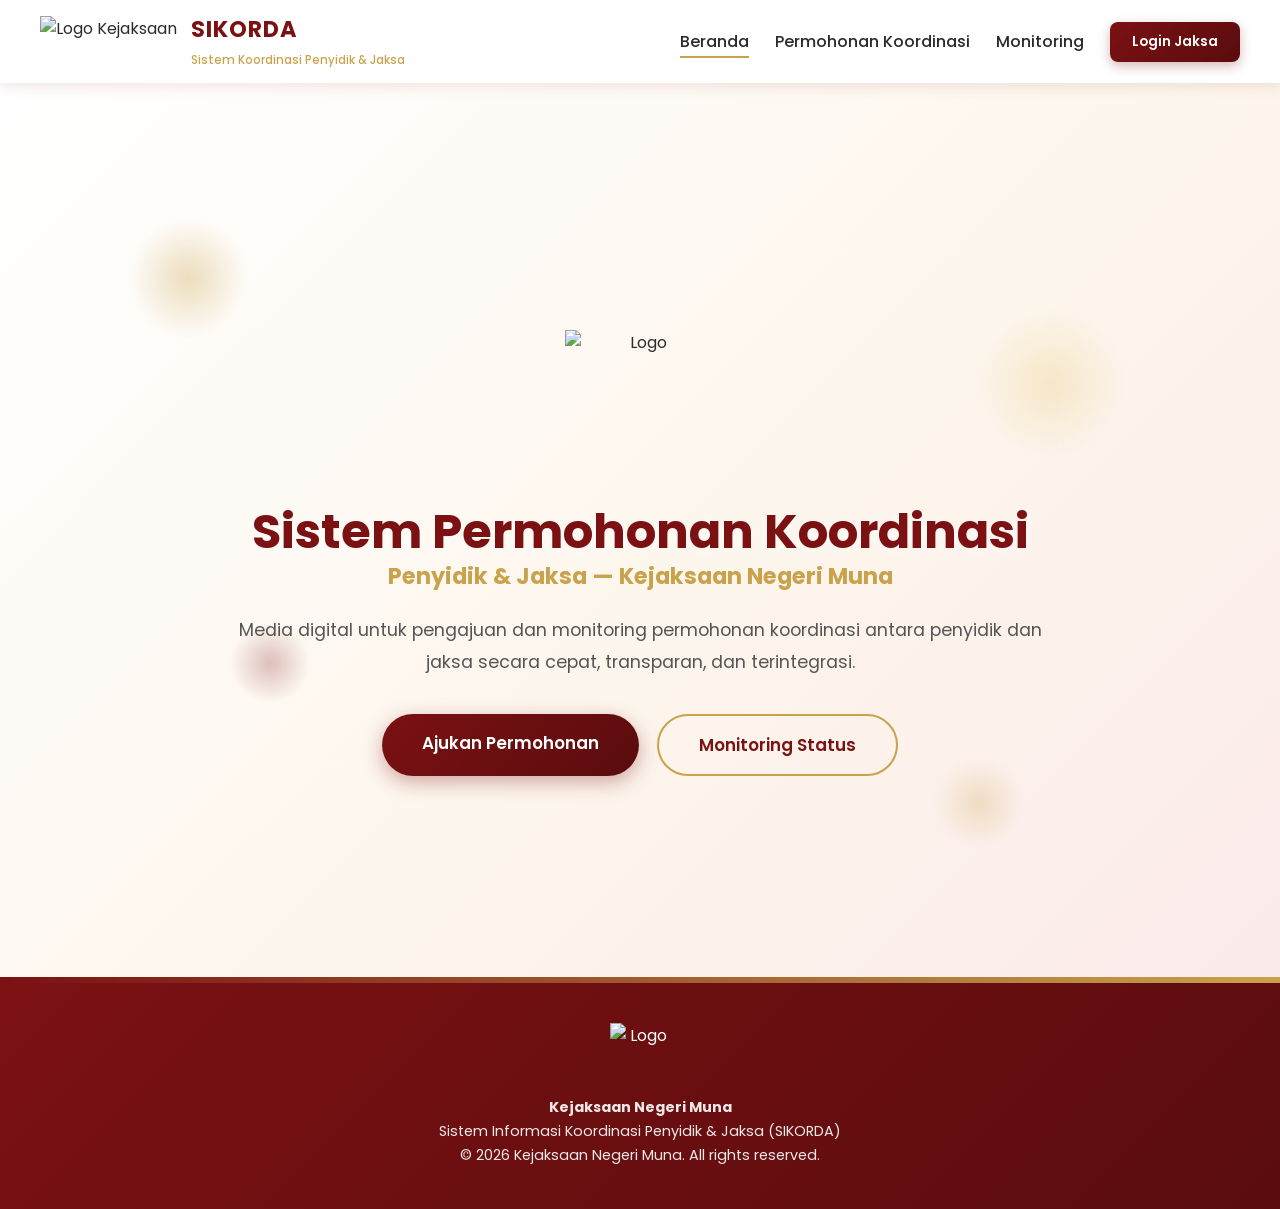
==== index.html @ 8e983b1b "Update index.html" ====
<!DOCTYPE html>
<html lang="id">
<head>
  <meta charset="UTF-8" />
  <meta name="viewport" content="width=device-width, initial-scale=1" />
  <title>SIKORDA - Kejaksaan Negeri Muna</title>
  <link rel="stylesheet" href="style.css" />
  <link href="https://fonts.googleapis.com/css2?family=Poppins:wght@300;400;500;600;700&display=swap" rel="stylesheet" />
</head>
<body>

  <!-- HEADER / NAVBAR -->
  <header class="navbar">
    <div class="nav-brand">
      <img src="https://raw.githubusercontent.com/ungumanggis199-svg/MBG-Muna/main/Logo-Kejaksaan%20(1)(1).png" alt="Logo Kejaksaan" class="logo" />
      <div class="brand-text">
        <h1>SIKORDA</h1>
        <span>Sistem Koordinasi Penyidik &amp; Jaksa</span>
      </div>
    </div>
    <nav class="nav-links">
      <a href="index.html" class="active">Beranda</a>
      <a href="permohonan.html">Permohonan Koordinasi</a>
      <a href="monitoring.html">Monitoring</a>
      <button class="btn-login" onclick="openLogin()">Login Jaksa</button>
    </nav>
    <div class="burger" onclick="toggleMenu()">
      <span></span><span></span><span></span>
    </div>
  </header>

  <!-- HERO / LANDING -->
  <section id="beranda" class="hero">
    <div class="hero-bg"></div>
    <div id="particles-js"></div>

    <!-- ornamen orb melayang -->
    <span class="orb orb-1"></span>
    <span class="orb orb-2"></span>
    <span class="orb orb-3"></span>
    <span class="orb orb-4"></span>

    <div class="hero-content">
      <img src="https://raw.githubusercontent.com/ungumanggis199-svg/MBG-Muna/main/Logo-Kejaksaan%20(1)(1).png" alt="Logo" class="hero-logo" />
      <h2>Sistem Permohonan Koordinasi</h2>
      <h3>Penyidik &amp; Jaksa &mdash; Kejaksaan Negeri Muna</h3>
      <p>Media digital untuk pengajuan dan monitoring permohonan koordinasi antara penyidik dan jaksa secara cepat, transparan, dan terintegrasi.</p>
      <div class="hero-btns">
        <a href="permohonan.html" class="btn-primary">Ajukan Permohonan</a>
        <a href="monitoring.html" class="btn-secondary">Monitoring Status</a>
      </div>
    </div>
  </section>

  <!-- MODAL LOGIN -->
  <div id="loginModal" class="modal">
    <div class="modal-box">
      <span class="modal-close" onclick="closeLogin()">&times;</span>
      <img src="https://raw.githubusercontent.com/ungumanggis199-svg/MBG-Muna/main/Logo-Kejaksaan%20(1)(1).png" alt="Logo" class="modal-logo" />
      <h3>Login Jaksa</h3>
      <form id="loginForm">
        <div class="input-group">
          <label>Username / NIP</label>
          <input type="text" name="username" required />
        </div>
        <div class="input-group">
          <label>Password</label>
          <input type="password" name="password" required />
        </div>
        <button type="submit" class="btn-submit">Masuk</button>
      </form>
    </div>
  </div>

  <!-- FOOTER -->
  <footer class="footer">
    <img src="https://raw.githubusercontent.com/ungumanggis199-svg/MBG-Muna/main/Logo-Kejaksaan%20(1)(1).png" alt="Logo" class="footer-logo" />
    <p><strong>Kejaksaan Negeri Muna</strong></p>
    <p>Sistem Informasi Koordinasi Penyidik &amp; Jaksa (SIKORDA)</p>
    <p>&copy; 2026 Kejaksaan Negeri Muna. All rights reserved.</p>
  </footer>

  <!-- SCRIPTS di akhir body -->
  <script src="https://cdn.jsdelivr.net/particles.js/2.0.0/particles.min.js"></script>
  <script src="script.js"></script>
</body>
</html>
---- style.css ----
:root {
  --maroon: #7b1113;
  --maroon-dark: #5a0c0e;
  --gold: #c9a24b;
  --gold-light: #e6c976;
  --white: #ffffff;
  --grey: #f7f7f9;
  --text: #2b2b2b;
}

* { margin: 0; padding: 0; box-sizing: border-box; font-family: 'Poppins', sans-serif; }
html { scroll-behavior: smooth; }
body { background: var(--white); color: var(--text); }

/* ===== NAVBAR ===== */
.navbar {
  position: sticky; top: 0; z-index: 100;
  display: flex; justify-content: space-between; align-items: center;
  padding: 12px 40px;
  background: rgba(255,255,255,0.97);
  box-shadow: 0 2px 15px rgba(123,17,19,0.12);
  backdrop-filter: blur(8px);
}
.nav-brand { display: flex; align-items: center; gap: 14px; }
.logo { height: 52px; width: auto; object-fit: contain; }
.brand-text h1 { color: var(--maroon); font-size: 1.4rem; letter-spacing: 1px; }
.brand-text span { font-size: 0.72rem; color: var(--gold); font-weight: 500; }
.nav-links { display: flex; align-items: center; gap: 26px; }
.nav-links a { text-decoration: none; color: var(--text); font-weight: 500; transition: 0.3s; position: relative; }
.nav-links a::after { content:''; position:absolute; bottom:-4px; left:0; width:0; height:2px; background:var(--gold); transition:0.3s; }
.nav-links a:hover::after, .nav-links a.active::after { width:100%; }
.nav-links a:hover { color: var(--maroon); }
.btn-login {
  background: linear-gradient(135deg, var(--maroon), var(--maroon-dark));
  color: white; border: none; padding: 10px 22px; border-radius: 8px;
  font-weight: 600; cursor: pointer; transition: 0.3s;
  box-shadow: 0 4px 12px rgba(123,17,19,0.3);
}
.btn-login:hover { transform: translateY(-2px); }
.burger { display: none; flex-direction: column; gap: 5px; cursor: pointer; }
.burger span { width: 26px; height: 3px; background: var(--maroon); border-radius: 3px; }

/* ===== HERO ===== */
.hero {
  position: relative; min-height: 100vh;
  display: flex; align-items: center; justify-content: center; text-align: center;
  overflow: hidden;
  padding: 100px 20px 60px 20px;
  background: linear-gradient(135deg, #fff 0%, #fdf6ec 55%, #fbeaea 100%);
}
.hero-bg {
  position: absolute; inset: 0; z-index: 0;
  background:
    linear-gradient(135deg, rgba(255,255,255,0.85) 0%, rgba(253,246,236,0.80) 55%, rgba(251,234,234,0.78) 100%),
    url('https://raw.githubusercontent.com/ungumanggis199-svg/pidumyoucb/main/Background%20Gedung%20kn%20Muna.png')
      center/cover no-repeat;
  animation: slowZoom 20s ease-in-out infinite alternate;
}
@keyframes slowZoom {
  0%   { transform: scale(1); }
  100% { transform: scale(1.12); }
}
#particles-js { position: absolute; inset: 0; z-index: 2; pointer-events: none; }

.hero-content {
  position: relative; z-index: 3;
  max-width: 860px; padding: 40px 20px;
  animation: fadeUp 1s ease;
}
.hero-logo {
  height: 150px; width: auto; max-width: 150px;
  object-fit: contain; display: block;
  margin: 0 auto 24px auto;
  animation: float 4s ease-in-out infinite;
}
.hero-content h2 {
  font-size: 3rem; color: var(--maroon); font-weight: 700;
  line-height: 1.15; text-shadow: 0 2px 12px rgba(255,255,255,0.6);
}
.hero-content h3 { font-size: 1.4rem; color: var(--gold); margin-bottom: 22px; }
.hero-content p { color: #555; font-size: 1.1rem; line-height: 1.8; margin-bottom: 36px; }
.hero-btns { display: flex; gap: 18px; justify-content: center; flex-wrap: wrap; }
.btn-primary, .btn-secondary {
  padding: 16px 40px; border-radius: 34px; text-decoration: none;
  font-weight: 600; font-size: 1.05rem; transition: 0.3s; display: inline-block;
}
.btn-primary { background: linear-gradient(135deg, var(--maroon), var(--maroon-dark)); color: #fff; box-shadow: 0 6px 20px rgba(123,17,19,0.35); }
.btn-primary:hover { transform: translateY(-3px); }
.btn-secondary { background: transparent; color: var(--maroon); border: 2px solid var(--gold); }
.btn-secondary:hover { background: var(--gold); color: #fff; }

.hero::after {
  content: ''; position: absolute; bottom: 0; left: 0;
  width: 100%; height: 6px; z-index: 4;
  background: linear-gradient(90deg, var(--maroon), var(--gold), var(--maroon));
  background-size: 200% 100%; animation: shimmer 5s linear infinite;
}
@keyframes shimmer { 0% { background-position: 0% 0; } 100% { background-position: 200% 0; } }

/* ===== ORB MELAYANG ===== */
.orb { position: absolute; border-radius: 50%; z-index: 1; filter: blur(2px); opacity: 0.5; pointer-events: none; }
.orb-1 { width: 120px; height: 120px; background: radial-gradient(circle, rgba(201,162,75,0.7), transparent 70%); top: 15%; left: 10%; animation: floatOrb 9s ease-in-out infinite; }
.orb-2 { width: 80px; height: 80px; background: radial-gradient(circle, rgba(123,17,19,0.5), transparent 70%); top: 60%; left: 18%; animation: floatOrb 11s ease-in-out infinite reverse; }
.orb-3 { width: 150px; height: 150px; background: radial-gradient(circle, rgba(230,201,118,0.6), transparent 70%); top: 25%; right: 12%; animation: floatOrb 13s ease-in-out infinite; }
.orb-4 { width: 90px; height: 90px; background: radial-gradient(circle, rgba(201,162,75,0.5), transparent 70%); bottom: 15%; right: 20%; animation: floatOrb 10s ease-in-out infinite reverse; }
@keyframes floatOrb {
  0% { transform: translate(0,0) scale(1); }
  33% { transform: translate(30px,-40px) scale(1.1); }
  66% { transform: translate(-25px,25px) scale(0.95); }
  100% { transform: translate(0,0) scale(1); }
}
@keyframes float { 0%,100% { transform: translateY(0); } 50% { transform: translateY(-15px); } }
@keyframes fadeUp { from { opacity:0; transform: translateY(30px); } to { opacity:1; transform: translateY(0); } }

/* ===== MENU CARDS ===== */
.menu-cards {
  display: grid; grid-template-columns: repeat(auto-fit, minmax(260px, 1fr));
  gap: 26px; padding: 60px 40px; max-width: 1200px; margin: 0 auto;
}
.card {
  background: #fff; border-radius: 16px; padding: 34px 26px; text-align: center;
  box-shadow: 0 8px 30px rgba(0,0,0,0.07); cursor: pointer; transition: 0.35s;
  border-top: 4px solid var(--gold);
}
.card:hover { transform: translateY(-8px); box-shadow: 0 14px 40px rgba(123,17,19,0.18); }
.card-icon { font-size: 2.6rem; margin-bottom: 14px; }
.card h4 { color: var(--maroon); margin-bottom: 10px; font-size: 1.15rem; }
.card p { color: #666; font-size: 0.92rem; line-height: 1.6; }

/* ===== SECTIONS ===== */
.section { padding: 70px 40px; max-width: 1100px; margin: 0 auto; }
.section-alt { background: var(--grey); max-width: 100%; }
.section-alt > * { max-width: 1100px; margin-left: auto; margin-right: auto; }
.section-header { text-align: center; margin-bottom: 40px; }
.section-header h2 { color: var(--maroon); font-size: 2rem; }
.divider { width: 80px; height: 4px; background: var(--gold); margin: 12px auto 0; border-radius: 4px; }

/* ===== FORM ===== */
.form-box { background: #fff; padding: 20px; border-radius: 14px; box-shadow: 0 8px 30px rgba(0,0,0,0.06); }
fieldset { border: 1px solid #eadfce; border-radius: 12px; padding: 20px; margin-bottom: 22px; }
legend { color: var(--maroon); font-weight: 600; padding: 0 10px; font-size: 1.02rem; }
.input-group { margin-bottom: 14px; display: flex; flex-direction: column; }
.input-group label { font-size: 0.85rem; font-weight: 500; margin-bottom: 6px; color: #444; }
.input-group input, textarea { padding: 11px 14px; border: 1px solid #ddd; border-radius: 8px; font-size: 0.92rem; transition: 0.3s; }
.input-group input:focus, textarea:focus { outline: none; border-color: var(--gold); box-shadow: 0 0 0 3px rgba(201,162,75,0.2); }
.grid-2 { display: grid; grid-template-columns: repeat(auto-fit, minmax(240px, 1fr)); gap: 14px; }
.checklist { display: flex; flex-direction: column; gap: 10px; }
.checklist.grid-3 { display: grid; grid-template-columns: repeat(auto-fit, minmax(220px, 1fr)); }
.checklist label { display: flex; align-items: center; gap: 8px; font-size: 0.9rem; cursor: pointer; }
.poin-row { display: flex; gap: 10px; margin-bottom: 10px; }
.poin-row input { flex: 1; padding: 10px 14px; border: 1px solid #ddd; border-radius: 8px; }
.btn-remove { background: var(--maroon); color: #fff; border: none; width: 38px; border-radius: 8px; cursor: pointer; font-size: 1.1rem; }
.btn-add { background: transparent; border: 2px dashed var(--gold); color: var(--maroon); padding: 8px 16px; border-radius: 8px; cursor: pointer; font-weight: 600; }
.upload-box { margin-top: 14px; padding: 16px; border: 2px dashed #eadfce; border-radius: 10px; }
.upload-box label { display: block; margin-bottom: 8px; font-weight: 500; }
.upload-box small { color: #888; }
.btn-submit {
  width: 100%; padding: 15px; margin-top: 10px; border: none; border-radius: 10px; cursor: pointer;
  background: linear-gradient(135deg, var(--maroon), var(--maroon-dark)); color: #fff; font-weight: 600; font-size: 1rem;
  transition: 0.3s;
}
.btn-submit:hover { transform: translateY(-2px); box-shadow: 0 6px 18px rgba(123,17,19,0.4); }
.btn-submit:disabled { opacity: 0.6; cursor: not-allowed; }

/* ===== MONITORING TABLE ===== */
.search-wrap { max-width: 500px; margin: 0 auto 26px; }
#searchBox { width: 100%; padding: 13px 18px; border: 1px solid #ddd; border-radius: 30px; font-size: 0.95rem; }
#searchBox:focus { outline: none; border-color: var(--gold); box-shadow: 0 0 0 3px rgba(201,162,75,0.2); }
.table-wrap { overflow-x: auto; background: #fff; border-radius: 12px; box-shadow: 0 8px 30px rgba(0,0,0,0.06); }
table { width: 100%; border-collapse: collapse; min-width: 800px; }
thead { background: linear-gradient(135deg, var(--maroon), var(--maroon-dark)); color: #fff; }
th, td { padding: 14px 16px; text-align: left; font-size: 0.9rem; }
tbody tr { border-bottom: 1px solid #f0f0f0; }
tbody tr:hover { background: #fdf6ec; }
.blur-data { filter: blur(5px); user-select: none; transition: filter 0.4s ease; }
.blur-data.unblurred { filter: none; user-select: auto; }
.status { padding: 5px 12px; border-radius: 20px; font-size: 0.78rem; font-weight: 600; }
.status.pending { background: #fff3cd; color: #856404; }
.status.proses { background: #cce5ff; color: #004085; }
.btn-detail { background: var(--gold); color: #fff; border: none; padding: 7px 16px; border-radius: 6px; cursor: pointer; font-weight: 600; }
.btn-detail:hover { background: var(--gold-light); }
.note-blur { text-align: center; margin-top: 20px; color: #777; font-size: 0.88rem; }

/* ===== MODAL ===== */
.modal { display: none; position: fixed; inset: 0; z-index: 200; background: rgba(0,0,0,0.55); justify-content: center; align-items: center; }
.modal.show { display: flex; animation: fadeIn 0.3s ease; }
.modal-box { background: #fff; padding: 36px 30px; border-radius: 16px; width: 90%; max-width: 380px; text-align: center; position: relative; }
.modal-close { position: absolute; top: 12px; right: 18px; font-size: 1.6rem; cursor: pointer; color: #999; }
.modal-logo { height: 70px; width: auto; max-width: 70px; object-fit: contain; margin: 0 auto 12px auto; }
.modal-box h3 { color: var(--maroon); margin-bottom: 20px; }
.modal-box .input-group { text-align: left; }
@keyframes fadeIn { from { opacity:0; } to { opacity:1; } }

/* ===== FOOTER (INI KUNCI PERBAIKAN LOGO RAKSASA) ===== */
.footer {
  background: linear-gradient(135deg, var(--maroon), var(--maroon-dark));
  color: #fff; text-align: center; padding: 40px 20px;
}
.footer-logo {
  height: 60px;
  width: auto;
  max-width: 60px;
  object-fit: contain;
  display: block;
  margin: 0 auto 14px auto;
}
.footer p { font-size: 0.9rem; margin: 3px 0; opacity: 0.9; }

/* ===== RESPONSIVE ===== */
@media (max-width: 860px) {
  .navbar { padding: 12px 20px; }
  .nav-links { position: absolute; top: 70px; right: 0; flex-direction: column; background: #fff; width: 240px; padding: 20px; gap: 16px; box-shadow: -4px 4px 20px rgba(0,0,0,0.1); transform: translateX(110%); transition: 0.35s; }
  .nav-links.open { transform: translateX(0); }
  .burger { display: flex; }
  .hero-content h2 { font-size: 2rem; }
  .hero-content h3 { font-size: 1.15rem; }
  .hero-content p { font-size: 1rem; }
  .hero-logo { height: 110px; max-width: 110px; }
  .btn-primary, .btn-secondary { padding: 14px 30px; font-size: 1rem; }
}
@media (max-width: 600px) {
  .orb-3, .orb-4 { display: none; }
}
@media (prefers-reduced-motion: reduce) {
  .hero-bg, .orb, .hero-logo { animation: none !important; }
}
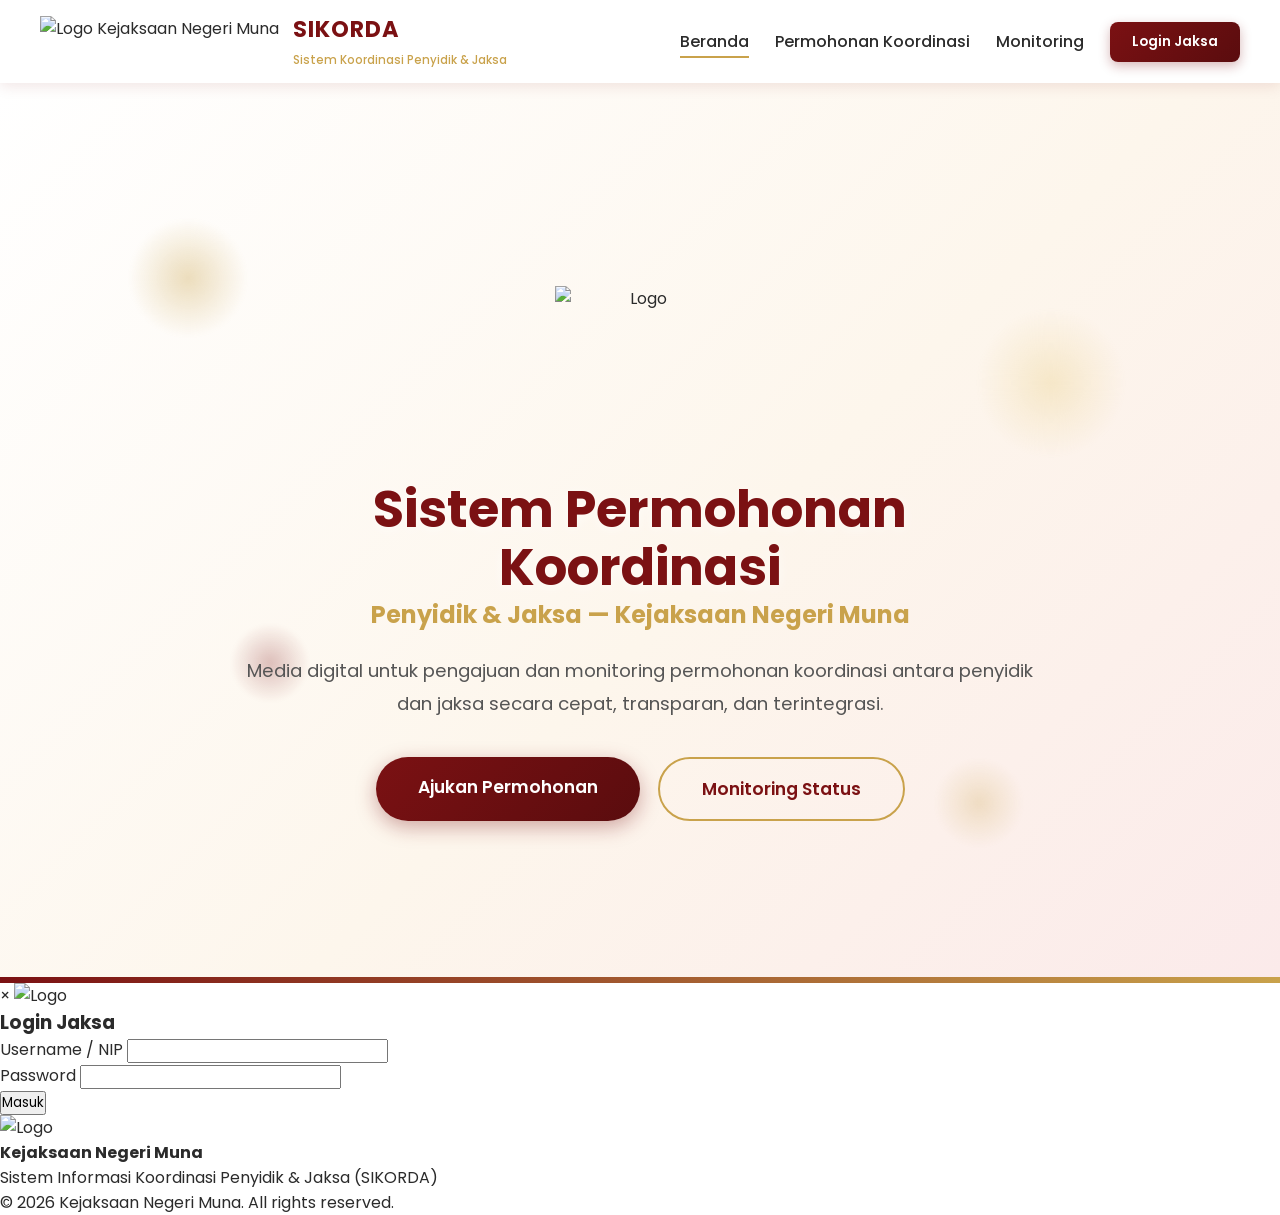
==== commit 61ec2e52: "Update index.html" ====
--- a/index.html
+++ b/index.html
@@ -12,7 +12,7 @@
   <!-- HEADER / NAVBAR -->
   <header class="navbar">
     <div class="nav-brand">
-      <img src="https://raw.githubusercontent.com/ungumanggis199-svg/MBG-Muna/main/Logo-Kejaksaan%20(1)(1).png" alt="Logo Kejaksaan" class="logo" />
+      <img src="https://raw.githubusercontent.com/ungumanggis199-svg/MBG-Muna/main/Logo-Kejaksaan%20(1)(1).png" alt="Logo Kejaksaan Negeri Muna" class="logo" />
       <div class="brand-text">
         <h1>SIKORDA</h1>
         <span>Sistem Koordinasi Penyidik &amp; Jaksa</span>
--- a/style.css
+++ b/style.css
@@ -8,219 +8,299 @@
   --text: #2b2b2b;
 }
 
-* { margin: 0; padding: 0; box-sizing: border-box; font-family: 'Poppins', sans-serif; }
-html { scroll-behavior: smooth; }
-body { background: var(--white); color: var(--text); }
+* {
+  margin: 0;
+  padding: 0;
+  box-sizing: border-box;
+  font-family: 'Poppins', sans-serif;
+}
+html {
+  scroll-behavior: smooth;
+}
+body {
+  background: var(--white);
+  color: var(--text);
+}
 
 /* ===== NAVBAR ===== */
 .navbar {
-  position: sticky; top: 0; z-index: 100;
-  display: flex; justify-content: space-between; align-items: center;
+  position: sticky;
+  top: 0;
+  z-index: 100;
+  display: flex;
+  justify-content: space-between;
+  align-items: center;
   padding: 12px 40px;
-  background: rgba(255,255,255,0.97);
-  box-shadow: 0 2px 15px rgba(123,17,19,0.12);
+  background: rgba(255, 255, 255, 0.97);
+  box-shadow: 0 2px 15px rgba(123, 17, 19, 0.12);
   backdrop-filter: blur(8px);
 }
-.nav-brand { display: flex; align-items: center; gap: 14px; }
-.logo { height: 52px; width: auto; object-fit: contain; }
-.brand-text h1 { color: var(--maroon); font-size: 1.4rem; letter-spacing: 1px; }
-.brand-text span { font-size: 0.72rem; color: var(--gold); font-weight: 500; }
-.nav-links { display: flex; align-items: center; gap: 26px; }
-.nav-links a { text-decoration: none; color: var(--text); font-weight: 500; transition: 0.3s; position: relative; }
-.nav-links a::after { content:''; position:absolute; bottom:-4px; left:0; width:0; height:2px; background:var(--gold); transition:0.3s; }
-.nav-links a:hover::after, .nav-links a.active::after { width:100%; }
-.nav-links a:hover { color: var(--maroon); }
+.nav-brand {
+  display: flex;
+  align-items: center;
+  gap: 14px;
+}
+.logo {
+  height: 52px;
+  width: auto;
+  object-fit: contain;
+}
+.brand-text h1 {
+  color: var(--maroon);
+  font-size: 1.4rem;
+  letter-spacing: 1px;
+}
+.brand-text span {
+  font-size: 0.72rem;
+  color: var(--gold);
+  font-weight: 500;
+}
+.nav-links {
+  display: flex;
+  align-items: center;
+  gap: 26px;
+}
+.nav-links a {
+  text-decoration: none;
+  color: var(--text);
+  font-weight: 500;
+  transition: 0.3s;
+  position: relative;
+}
+.nav-links a::after {
+  content: '';
+  position: absolute;
+  bottom: -4px;
+  left: 0;
+  width: 0;
+  height: 2px;
+  background: var(--gold);
+  transition: 0.3s;
+}
+.nav-links a:hover::after,
+.nav-links a.active::after {
+  width: 100%;
+}
+.nav-links a:hover {
+  color: var(--maroon);
+}
 .btn-login {
   background: linear-gradient(135deg, var(--maroon), var(--maroon-dark));
-  color: white; border: none; padding: 10px 22px; border-radius: 8px;
-  font-weight: 600; cursor: pointer; transition: 0.3s;
-  box-shadow: 0 4px 12px rgba(123,17,19,0.3);
-}
-.btn-login:hover { transform: translateY(-2px); }
-.burger { display: none; flex-direction: column; gap: 5px; cursor: pointer; }
-.burger span { width: 26px; height: 3px; background: var(--maroon); border-radius: 3px; }
+  color: white;
+  border: none;
+  padding: 10px 22px;
+  border-radius: 8px;
+  font-weight: 600;
+  cursor: pointer;
+  transition: 0.3s;
+  box-shadow: 0 4px 12px rgba(123, 17, 19, 0.3);
+}
+.btn-login:hover {
+  transform: translateY(-2px);
+}
+.burger {
+  display: none;
+  flex-direction: column;
+  gap: 5px;
+  cursor: pointer;
+}
+.burger span {
+  width: 26px;
+  height: 3px;
+  background: var(--maroon);
+  border-radius: 3px;
+}
 
 /* ===== HERO ===== */
 .hero {
-  position: relative; min-height: 100vh;
-  display: flex; align-items: center; justify-content: center; text-align: center;
+  position: relative;
+  min-height: 100vh;
+  display: flex;
+  align-items: center;
+  justify-content: center;
+  text-align: center;
   overflow: hidden;
   padding: 100px 20px 60px 20px;
   background: linear-gradient(135deg, #fff 0%, #fdf6ec 55%, #fbeaea 100%);
 }
 .hero-bg {
-  position: absolute; inset: 0; z-index: 0;
-  background:
-    linear-gradient(135deg, rgba(255,255,255,0.85) 0%, rgba(253,246,236,0.80) 55%, rgba(251,234,234,0.78) 100%),
+  position: absolute;
+  inset: 0;
+  z-index: 0;
+  background: linear-gradient(
+      135deg,
+      rgba(255, 255, 255, 0.85) 0%,
+      rgba(253, 246, 236, 0.8) 55%,
+      rgba(251, 234, 234, 0.78) 100%
+    ),
     url('https://raw.githubusercontent.com/ungumanggis199-svg/pidumyoucb/main/Background%20Gedung%20kn%20Muna.png')
       center/cover no-repeat;
   animation: slowZoom 20s ease-in-out infinite alternate;
 }
 @keyframes slowZoom {
-  0%   { transform: scale(1); }
-  100% { transform: scale(1.12); }
-}
-#particles-js { position: absolute; inset: 0; z-index: 2; pointer-events: none; }
+  0% {
+    transform: scale(1);
+  }
+  100% {
+    transform: scale(1.12);
+  }
+}
+#particles-js {
+  position: absolute;
+  inset: 0;
+  z-index: 2;
+  pointer-events: none;
+}
 
 .hero-content {
-  position: relative; z-index: 3;
-  max-width: 860px; padding: 40px 20px;
+  position: relative;
+  z-index: 3;
+  max-width: 860px;
+  padding: 40px 20px;
   animation: fadeUp 1s ease;
 }
 .hero-logo {
-  height: 150px; width: auto; max-width: 150px;
-  object-fit: contain; display: block;
+  height: 170px;
+  width: auto;
+  max-width: 170px;
+  object-fit: contain;
+  display: block;
   margin: 0 auto 24px auto;
   animation: float 4s ease-in-out infinite;
 }
 .hero-content h2 {
-  font-size: 3rem; color: var(--maroon); font-weight: 700;
-  line-height: 1.15; text-shadow: 0 2px 12px rgba(255,255,255,0.6);
-}
-.hero-content h3 { font-size: 1.4rem; color: var(--gold); margin-bottom: 22px; }
-.hero-content p { color: #555; font-size: 1.1rem; line-height: 1.8; margin-bottom: 36px; }
-.hero-btns { display: flex; gap: 18px; justify-content: center; flex-wrap: wrap; }
-.btn-primary, .btn-secondary {
-  padding: 16px 40px; border-radius: 34px; text-decoration: none;
-  font-weight: 600; font-size: 1.05rem; transition: 0.3s; display: inline-block;
-}
-.btn-primary { background: linear-gradient(135deg, var(--maroon), var(--maroon-dark)); color: #fff; box-shadow: 0 6px 20px rgba(123,17,19,0.35); }
-.btn-primary:hover { transform: translateY(-3px); }
-.btn-secondary { background: transparent; color: var(--maroon); border: 2px solid var(--gold); }
-.btn-secondary:hover { background: var(--gold); color: #fff; }
+  font-size: 3.2rem;
+  color: var(--maroon);
+  font-weight: 700;
+  line-height: 1.15;
+  text-shadow: 0 2px 12px rgba(255, 255, 255, 0.6);
+}
+.hero-content h3 {
+  font-size: 1.5rem;
+  color: var(--gold);
+  margin-bottom: 22px;
+}
+.hero-content p {
+  color: #555;
+  font-size: 1.15rem;
+  line-height: 1.8;
+  margin-bottom: 36px;
+}
+.hero-btns {
+  display: flex;
+  gap: 18px;
+  justify-content: center;
+  flex-wrap: wrap;
+}
+.btn-primary,
+.btn-secondary {
+  padding: 17px 42px;
+  border-radius: 34px;
+  text-decoration: none;
+  font-weight: 600;
+  font-size: 1.08rem;
+  transition: 0.3s;
+  display: inline-block;
+}
+.btn-primary {
+  background: linear-gradient(135deg, var(--maroon), var(--maroon-dark));
+  color: #fff;
+  box-shadow: 0 6px 20px rgba(123, 17, 19, 0.35);
+}
+.btn-primary:hover {
+  transform: translateY(-3px);
+}
+.btn-secondary {
+  background: transparent;
+  color: var(--maroon);
+  border: 2px solid var(--gold);
+}
+.btn-secondary:hover {
+  background: var(--gold);
+  color: #fff;
+}
 
 .hero::after {
-  content: ''; position: absolute; bottom: 0; left: 0;
-  width: 100%; height: 6px; z-index: 4;
+  content: '';
+  position: absolute;
+  bottom: 0;
+  left: 0;
+  width: 100%;
+  height: 6px;
+  z-index: 4;
   background: linear-gradient(90deg, var(--maroon), var(--gold), var(--maroon));
-  background-size: 200% 100%; animation: shimmer 5s linear infinite;
-}
-@keyframes shimmer { 0% { background-position: 0% 0; } 100% { background-position: 200% 0; } }
+  background-size: 200% 100%;
+  animation: shimmer 5s linear infinite;
+}
+@keyframes shimmer {
+  0% {
+    background-position: 0% 0;
+  }
+  100% {
+    background-position: 200% 0;
+  }
+}
 
 /* ===== ORB MELAYANG ===== */
-.orb { position: absolute; border-radius: 50%; z-index: 1; filter: blur(2px); opacity: 0.5; pointer-events: none; }
-.orb-1 { width: 120px; height: 120px; background: radial-gradient(circle, rgba(201,162,75,0.7), transparent 70%); top: 15%; left: 10%; animation: floatOrb 9s ease-in-out infinite; }
-.orb-2 { width: 80px; height: 80px; background: radial-gradient(circle, rgba(123,17,19,0.5), transparent 70%); top: 60%; left: 18%; animation: floatOrb 11s ease-in-out infinite reverse; }
-.orb-3 { width: 150px; height: 150px; background: radial-gradient(circle, rgba(230,201,118,0.6), transparent 70%); top: 25%; right: 12%; animation: floatOrb 13s ease-in-out infinite; }
-.orb-4 { width: 90px; height: 90px; background: radial-gradient(circle, rgba(201,162,75,0.5), transparent 70%); bottom: 15%; right: 20%; animation: floatOrb 10s ease-in-out infinite reverse; }
+.orb {
+  position: absolute;
+  border-radius: 50%;
+  z-index: 1;
+  filter: blur(2px);
+  opacity: 0.5;
+  pointer-events: none;
+}
+.orb-1 {
+  width: 120px;
+  height: 120px;
+  background: radial-gradient(circle, rgba(201, 162, 75, 0.7), transparent 70%);
+  top: 15%;
+  left: 10%;
+  animation: floatOrb 9s ease-in-out infinite;
+}
+.orb-2 {
+  width: 80px;
+  height: 80px;
+  background: radial-gradient(circle, rgba(123, 17, 19, 0.5), transparent 70%);
+  top: 60%;
+  left: 18%;
+  animation: floatOrb 11s ease-in-out infinite reverse;
+}
+.orb-3 {
+  width: 150px;
+  height: 150px;
+  background: radial-gradient(circle, rgba(230, 201, 118, 0.6), transparent 70%);
+  top: 25%;
+  right: 12%;
+  animation: floatOrb 13s ease-in-out infinite;
+}
+.orb-4 {
+  width: 90px;
+  height: 90px;
+  background: radial-gradient(circle, rgba(201, 162, 75, 0.5), transparent 70%);
+  bottom: 15%;
+  right: 20%;
+  animation: floatOrb 10s ease-in-out infinite reverse;
+}
 @keyframes floatOrb {
-  0% { transform: translate(0,0) scale(1); }
-  33% { transform: translate(30px,-40px) scale(1.1); }
-  66% { transform: translate(-25px,25px) scale(0.95); }
-  100% { transform: translate(0,0) scale(1); }
-}
-@keyframes float { 0%,100% { transform: translateY(0); } 50% { transform: translateY(-15px); } }
-@keyframes fadeUp { from { opacity:0; transform: translateY(30px); } to { opacity:1; transform: translateY(0); } }
-
-/* ===== MENU CARDS ===== */
-.menu-cards {
-  display: grid; grid-template-columns: repeat(auto-fit, minmax(260px, 1fr));
-  gap: 26px; padding: 60px 40px; max-width: 1200px; margin: 0 auto;
-}
-.card {
-  background: #fff; border-radius: 16px; padding: 34px 26px; text-align: center;
-  box-shadow: 0 8px 30px rgba(0,0,0,0.07); cursor: pointer; transition: 0.35s;
-  border-top: 4px solid var(--gold);
-}
-.card:hover { transform: translateY(-8px); box-shadow: 0 14px 40px rgba(123,17,19,0.18); }
-.card-icon { font-size: 2.6rem; margin-bottom: 14px; }
-.card h4 { color: var(--maroon); margin-bottom: 10px; font-size: 1.15rem; }
-.card p { color: #666; font-size: 0.92rem; line-height: 1.6; }
-
-/* ===== SECTIONS ===== */
-.section { padding: 70px 40px; max-width: 1100px; margin: 0 auto; }
-.section-alt { background: var(--grey); max-width: 100%; }
-.section-alt > * { max-width: 1100px; margin-left: auto; margin-right: auto; }
-.section-header { text-align: center; margin-bottom: 40px; }
-.section-header h2 { color: var(--maroon); font-size: 2rem; }
-.divider { width: 80px; height: 4px; background: var(--gold); margin: 12px auto 0; border-radius: 4px; }
-
-/* ===== FORM ===== */
-.form-box { background: #fff; padding: 20px; border-radius: 14px; box-shadow: 0 8px 30px rgba(0,0,0,0.06); }
-fieldset { border: 1px solid #eadfce; border-radius: 12px; padding: 20px; margin-bottom: 22px; }
-legend { color: var(--maroon); font-weight: 600; padding: 0 10px; font-size: 1.02rem; }
-.input-group { margin-bottom: 14px; display: flex; flex-direction: column; }
-.input-group label { font-size: 0.85rem; font-weight: 500; margin-bottom: 6px; color: #444; }
-.input-group input, textarea { padding: 11px 14px; border: 1px solid #ddd; border-radius: 8px; font-size: 0.92rem; transition: 0.3s; }
-.input-group input:focus, textarea:focus { outline: none; border-color: var(--gold); box-shadow: 0 0 0 3px rgba(201,162,75,0.2); }
-.grid-2 { display: grid; grid-template-columns: repeat(auto-fit, minmax(240px, 1fr)); gap: 14px; }
-.checklist { display: flex; flex-direction: column; gap: 10px; }
-.checklist.grid-3 { display: grid; grid-template-columns: repeat(auto-fit, minmax(220px, 1fr)); }
-.checklist label { display: flex; align-items: center; gap: 8px; font-size: 0.9rem; cursor: pointer; }
-.poin-row { display: flex; gap: 10px; margin-bottom: 10px; }
-.poin-row input { flex: 1; padding: 10px 14px; border: 1px solid #ddd; border-radius: 8px; }
-.btn-remove { background: var(--maroon); color: #fff; border: none; width: 38px; border-radius: 8px; cursor: pointer; font-size: 1.1rem; }
-.btn-add { background: transparent; border: 2px dashed var(--gold); color: var(--maroon); padding: 8px 16px; border-radius: 8px; cursor: pointer; font-weight: 600; }
-.upload-box { margin-top: 14px; padding: 16px; border: 2px dashed #eadfce; border-radius: 10px; }
-.upload-box label { display: block; margin-bottom: 8px; font-weight: 500; }
-.upload-box small { color: #888; }
-.btn-submit {
-  width: 100%; padding: 15px; margin-top: 10px; border: none; border-radius: 10px; cursor: pointer;
-  background: linear-gradient(135deg, var(--maroon), var(--maroon-dark)); color: #fff; font-weight: 600; font-size: 1rem;
-  transition: 0.3s;
-}
-.btn-submit:hover { transform: translateY(-2px); box-shadow: 0 6px 18px rgba(123,17,19,0.4); }
-.btn-submit:disabled { opacity: 0.6; cursor: not-allowed; }
-
-/* ===== MONITORING TABLE ===== */
-.search-wrap { max-width: 500px; margin: 0 auto 26px; }
-#searchBox { width: 100%; padding: 13px 18px; border: 1px solid #ddd; border-radius: 30px; font-size: 0.95rem; }
-#searchBox:focus { outline: none; border-color: var(--gold); box-shadow: 0 0 0 3px rgba(201,162,75,0.2); }
-.table-wrap { overflow-x: auto; background: #fff; border-radius: 12px; box-shadow: 0 8px 30px rgba(0,0,0,0.06); }
-table { width: 100%; border-collapse: collapse; min-width: 800px; }
-thead { background: linear-gradient(135deg, var(--maroon), var(--maroon-dark)); color: #fff; }
-th, td { padding: 14px 16px; text-align: left; font-size: 0.9rem; }
-tbody tr { border-bottom: 1px solid #f0f0f0; }
-tbody tr:hover { background: #fdf6ec; }
-.blur-data { filter: blur(5px); user-select: none; transition: filter 0.4s ease; }
-.blur-data.unblurred { filter: none; user-select: auto; }
-.status { padding: 5px 12px; border-radius: 20px; font-size: 0.78rem; font-weight: 600; }
-.status.pending { background: #fff3cd; color: #856404; }
-.status.proses { background: #cce5ff; color: #004085; }
-.btn-detail { background: var(--gold); color: #fff; border: none; padding: 7px 16px; border-radius: 6px; cursor: pointer; font-weight: 600; }
-.btn-detail:hover { background: var(--gold-light); }
-.note-blur { text-align: center; margin-top: 20px; color: #777; font-size: 0.88rem; }
-
-/* ===== MODAL ===== */
-.modal { display: none; position: fixed; inset: 0; z-index: 200; background: rgba(0,0,0,0.55); justify-content: center; align-items: center; }
-.modal.show { display: flex; animation: fadeIn 0.3s ease; }
-.modal-box { background: #fff; padding: 36px 30px; border-radius: 16px; width: 90%; max-width: 380px; text-align: center; position: relative; }
-.modal-close { position: absolute; top: 12px; right: 18px; font-size: 1.6rem; cursor: pointer; color: #999; }
-.modal-logo { height: 70px; width: auto; max-width: 70px; object-fit: contain; margin: 0 auto 12px auto; }
-.modal-box h3 { color: var(--maroon); margin-bottom: 20px; }
-.modal-box .input-group { text-align: left; }
-@keyframes fadeIn { from { opacity:0; } to { opacity:1; } }
-
-/* ===== FOOTER (INI KUNCI PERBAIKAN LOGO RAKSASA) ===== */
-.footer {
-  background: linear-gradient(135deg, var(--maroon), var(--maroon-dark));
-  color: #fff; text-align: center; padding: 40px 20px;
-}
-.footer-logo {
-  height: 60px;
-  width: auto;
-  max-width: 60px;
-  object-fit: contain;
-  display: block;
-  margin: 0 auto 14px auto;
-}
-.footer p { font-size: 0.9rem; margin: 3px 0; opacity: 0.9; }
-
-/* ===== RESPONSIVE ===== */
-@media (max-width: 860px) {
-  .navbar { padding: 12px 20px; }
-  .nav-links { position: absolute; top: 70px; right: 0; flex-direction: column; background: #fff; width: 240px; padding: 20px; gap: 16px; box-shadow: -4px 4px 20px rgba(0,0,0,0.1); transform: translateX(110%); transition: 0.35s; }
-  .nav-links.open { transform: translateX(0); }
-  .burger { display: flex; }
-  .hero-content h2 { font-size: 2rem; }
-  .hero-content h3 { font-size: 1.15rem; }
-  .hero-content p { font-size: 1rem; }
-  .hero-logo { height: 110px; max-width: 110px; }
-  .btn-primary, .btn-secondary { padding: 14px 30px; font-size: 1rem; }
-}
-@media (max-width: 600px) {
-  .orb-3, .orb-4 { display: none; }
-}
-@media (prefers-reduced-motion: reduce) {
-  .hero-bg, .orb, .hero-logo { animation: none !important; }
-}
+  0% {
+    transform: translate(0, 0) scale(1);
+  }
+  33% {
+    transform: translate(30px, -40px) scale(1.1);
+  }
+  66% {
+    transform: translate(-25px, 25px) scale(0.95);
+  }
+  100% {
+    transform: translate(0, 0) scale(1);
+  }
+}
+
+@keyframes float {
+  0%,
+  100% {
+    transform: translateY(0);
+  }
+  50% {
+    transform: translateY(-15
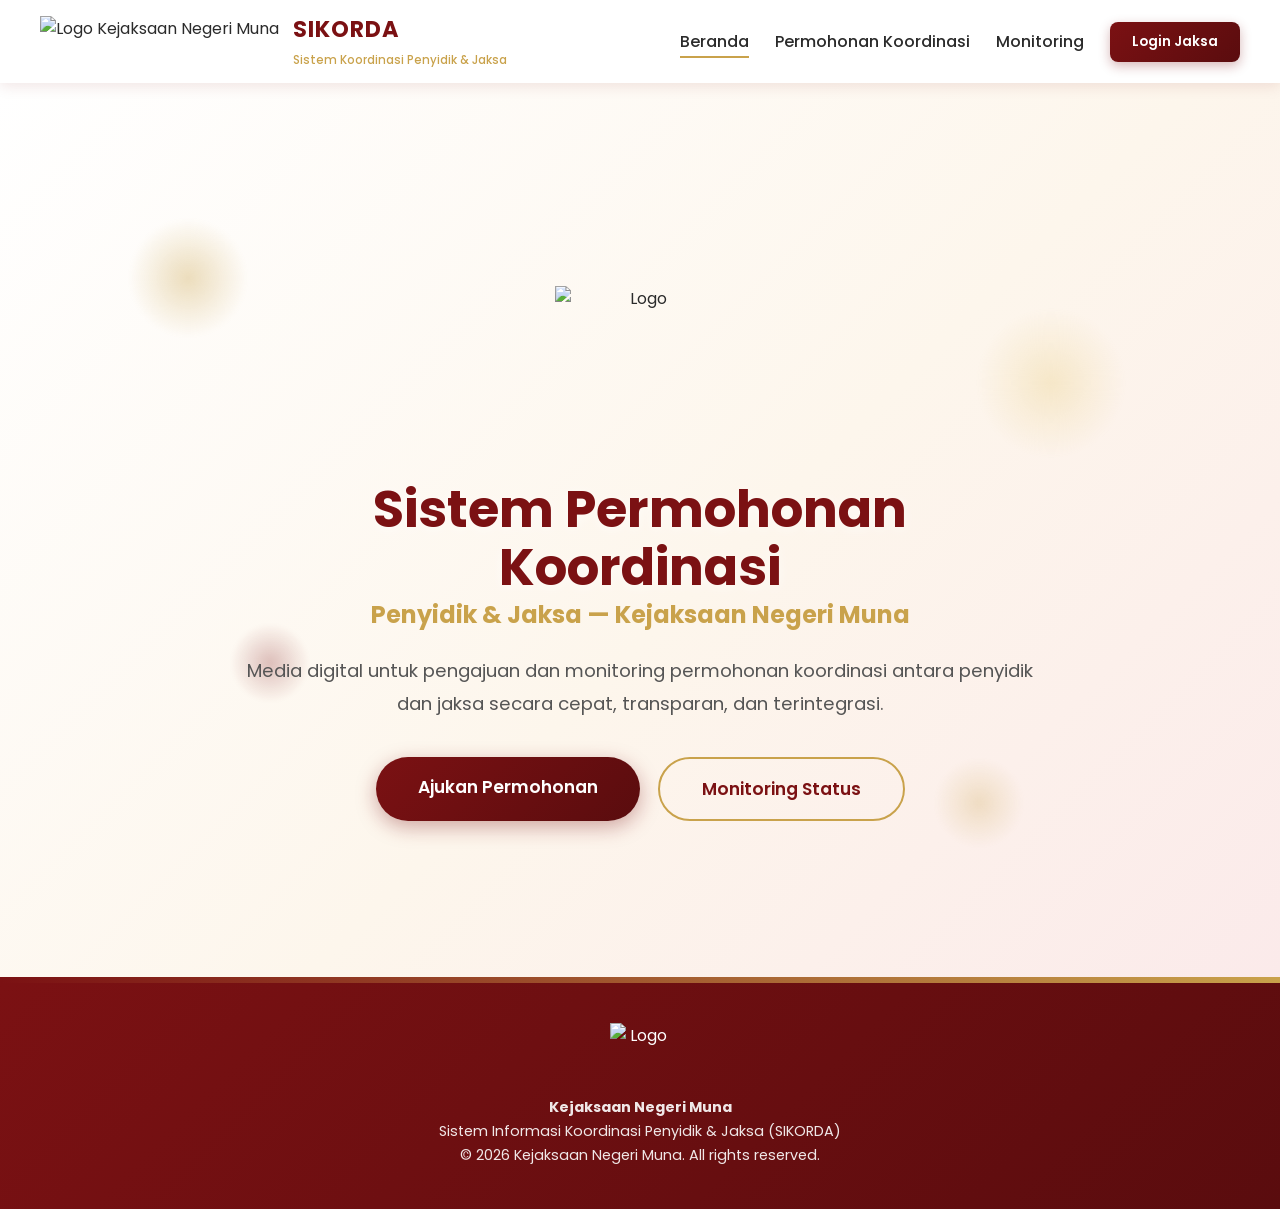
==== commit bc859d18: "Update index.html" ====
--- a/index.html
+++ b/index.html
@@ -9,7 +9,6 @@
 </head>
 <body>
 
-  <!-- HEADER / NAVBAR -->
   <header class="navbar">
     <div class="nav-brand">
       <img src="https://raw.githubusercontent.com/ungumanggis199-svg/MBG-Muna/main/Logo-Kejaksaan%20(1)(1).png" alt="Logo Kejaksaan Negeri Muna" class="logo" />
@@ -20,7 +19,7 @@
     </div>
     <nav class="nav-links">
       <a href="index.html" class="active">Beranda</a>
-      <a href="permohonan.html">Permohonan Koordinasi</a>
+      <a href="Form/permohonan.html">Permohonan Koordinasi</a>
       <a href="monitoring.html">Monitoring</a>
       <button class="btn-login" onclick="openLogin()">Login Jaksa</button>
     </nav>
@@ -29,12 +28,9 @@
     </div>
   </header>
 
-  <!-- HERO / LANDING -->
   <section id="beranda" class="hero">
     <div class="hero-bg"></div>
     <div id="particles-js"></div>
-
-    <!-- ornamen orb melayang -->
     <span class="orb orb-1"></span>
     <span class="orb orb-2"></span>
     <span class="orb orb-3"></span>
@@ -46,13 +42,12 @@
       <h3>Penyidik &amp; Jaksa &mdash; Kejaksaan Negeri Muna</h3>
       <p>Media digital untuk pengajuan dan monitoring permohonan koordinasi antara penyidik dan jaksa secara cepat, transparan, dan terintegrasi.</p>
       <div class="hero-btns">
-        <a href="permohonan.html" class="btn-primary">Ajukan Permohonan</a>
+        <a href="Form/permohonan.html" class="btn-primary">Ajukan Permohonan</a>
         <a href="monitoring.html" class="btn-secondary">Monitoring Status</a>
       </div>
     </div>
   </section>
 
-  <!-- MODAL LOGIN -->
   <div id="loginModal" class="modal">
     <div class="modal-box">
       <span class="modal-close" onclick="closeLogin()">&times;</span>
@@ -72,7 +67,6 @@
     </div>
   </div>
 
-  <!-- FOOTER -->
   <footer class="footer">
     <img src="https://raw.githubusercontent.com/ungumanggis199-svg/MBG-Muna/main/Logo-Kejaksaan%20(1)(1).png" alt="Logo" class="footer-logo" />
     <p><strong>Kejaksaan Negeri Muna</strong></p>
@@ -80,7 +74,6 @@
     <p>&copy; 2026 Kejaksaan Negeri Muna. All rights reserved.</p>
   </footer>
 
-  <!-- SCRIPTS di akhir body -->
   <script src="https://cdn.jsdelivr.net/particles.js/2.0.0/particles.min.js"></script>
   <script src="script.js"></script>
 </body>
--- a/style.css
+++ b/style.css
@@ -22,7 +22,7 @@
   color: var(--text);
 }
 
-/* ===== NAVBAR ===== */
+/* NAVBAR */
 .navbar {
   position: sticky;
   top: 0;
@@ -111,7 +111,7 @@
   border-radius: 3px;
 }
 
-/* ===== HERO ===== */
+/* HERO */
 .hero {
   position: relative;
   min-height: 100vh;
@@ -241,7 +241,7 @@
   }
 }
 
-/* ===== ORB MELAYANG ===== */
+/* ORB MELAYANG */
 .orb {
   position: absolute;
   border-radius: 50%;
@@ -303,4 +303,225 @@
     transform: translateY(0);
   }
   50% {
-    transform: translateY(-15
+    transform: translateY(-15px);
+  }
+}
+@keyframes fadeUp {
+  from {
+    opacity: 0;
+    transform: translateY(30px);
+  }
+  to {
+    opacity: 1;
+    transform: translateY(0);
+  }
+}
+
+/* RESPONSIVE */
+@media (max-width: 860px) {
+  .navbar {
+    padding: 12px 20px;
+  }
+  .nav-links {
+    position: absolute;
+    top: 70px;
+    right: 0;
+    flex-direction: column;
+    background: #fff;
+    width: 240px;
+    padding: 20px;
+    gap: 16px;
+    box-shadow: -4px 4px 20px rgba(0, 0, 0, 0.1);
+    transform: translateX(110%);
+    transition: 0.35s;
+  }
+  .nav-links.open {
+    transform: translateX(0);
+  }
+  .burger {
+    display: flex;
+  }
+  .hero-content h2 {
+    font-size: 2.2rem;
+  }
+  .hero-content h3 {
+    font-size: 1.2rem;
+  }
+  .hero-content p {
+    font-size: 1rem;
+  }
+  .hero-logo {
+    height: 120px;
+    max-width: 120px;
+  }
+  .btn-primary,
+  .btn-secondary {
+    padding: 14px 30px;
+    font-size: 1rem;
+  }
+}
+@media (max-width: 600px) {
+  .orb-3,
+  .orb-4 {
+    display: none;
+  }
+}
+@media (prefers-reduced-motion: reduce) {
+  .hero-bg,
+  .orb,
+  .hero-logo {
+    animation: none !important;
+  }
+}
+@media (max-width: 600px) {
+  .hero {
+    min-height: auto;
+    padding: 60px 20px;
+  }
+  .hero-logo {
+    height: 120px;
+    max-width: 120px;
+  }
+  .hero-content h2 {
+    font-size: 2rem;
+  }
+  .hero-content h3 {
+    font-size: 1.2rem;
+  }
+  .hero-content p {
+    font-size: 1rem;
+  }
+  .btn-primary, .btn-secondary {
+    padding: 12px 24px;
+    font-size: 0.9rem;
+  }
+}
+.footer {
+  background: linear-gradient(135deg, #7b1113, #5a0c0e);
+  color: #fff;
+  text-align: center;
+  padding: 40px 20px;
+}
+
+.footer-logo {
+  height: 60px;
+  max-width: 60px;
+  width: auto;
+  object-fit: contain;
+  display: block;
+  margin: 0 auto 14px auto;
+}
+
+.footer p {
+  font-size: 0.9rem;
+  margin: 3px 0;
+  opacity: 0.9;
+}
+
+/* ===== MODAL LOGIN ===== */
+.modal {
+  display: none; /* Modal tersembunyi secara default */
+  position: fixed;
+  inset: 0; /* shorthand untuk top: 0; right: 0; bottom: 0; left: 0 */
+  background: rgba(0, 0, 0, 0.55); /* Overlay gelap semi-transparan */
+  justify-content: center;
+  align-items: center;
+  z-index: 200; /* Pastikan modal berada di atas elemen lain */
+}
+
+.modal.show {
+  display: flex; /* Tampilkan modal dengan flexbox */
+}
+
+.modal-box {
+  background: #fff;
+  padding: 36px 30px;
+  border-radius: 16px;
+  width: 90%;
+  max-width: 380px; /* Batas lebar modal */
+  text-align: center;
+  position: relative;
+  box-shadow: 0 8px 30px rgba(0, 0, 0, 0.2);
+}
+
+.modal-close {
+  position: absolute;
+  top: 12px;
+  right: 18px;
+  font-size: 1.6rem;
+  cursor: pointer;
+  color: #999;
+}
+
+.modal-logo {
+  height: 70px;
+  margin-bottom: 12px;
+}
+
+.modal-box h3 {
+  color: var(--maroon);
+  margin-bottom: 20px;
+}
+
+.modal-box .input-group {
+  text-align: left;
+  margin-bottom: 14px;
+}
+
+.modal-box .input-group label {
+  font-size: 0.85rem;
+  font-weight: 500;
+  margin-bottom: 6px;
+  color: #444;
+}
+
+.modal-box .input-group input {
+  width: 100%;
+  padding: 10px 14px;
+  border: 1px solid #ddd;
+  border-radius: 8px;
+  font-size: 0.92rem;
+  transition: 0.3s;
+}
+
+.modal-box .input-group input:focus {
+  outline: none;
+  border-color: var(--gold);
+  box-shadow: 0 0 0 3px rgba(201, 162, 75, 0.2);
+}
+
+.modal-box .btn-submit {
+  width: 100%;
+  padding: 12px;
+  border: none;
+  border-radius: 8px;
+  background: linear-gradient(135deg, var(--maroon), var(--maroon-dark));
+  color: #fff;
+  font-weight: 600;
+  font-size: 1rem;
+  cursor: pointer;
+  transition: 0.3s;
+}
+
+.modal-box .btn-submit:hover {
+  transform: translateY(-2px);
+  box-shadow: 0 6px 18px rgba(123, 17, 19, 0.4);
+}
+@media (max-width: 600px) {
+  .modal-box {
+    width: 95%;
+    max-width: 320px;
+    padding: 24px 20px;
+  }
+
+  .modal-box h3 {
+    font-size: 1.2rem;
+  }
+
+  .modal-box .btn-submit {
+    font-size: 0.9rem;
+    padding: 10px;
+  }
+}
+
+
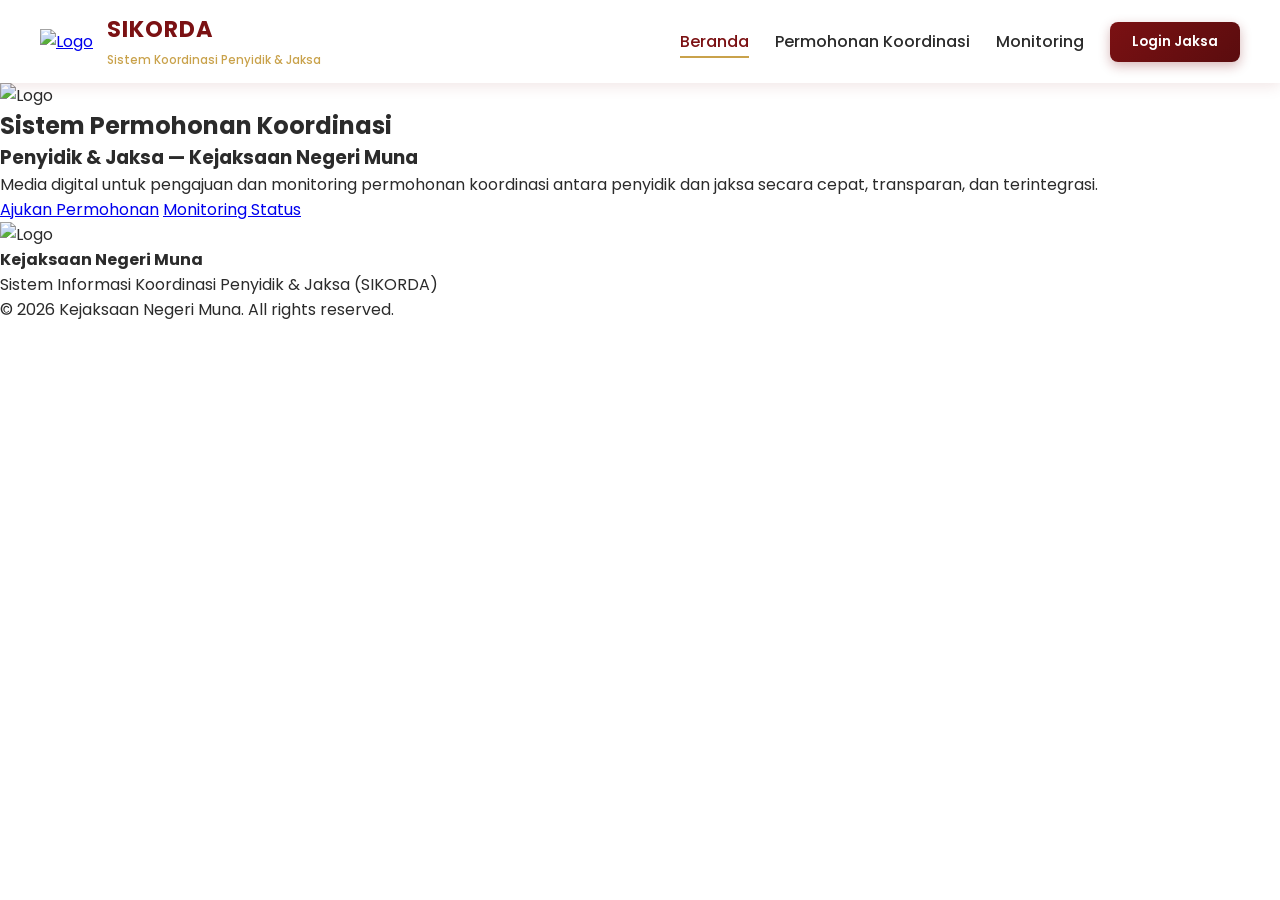
==== commit 429eb1f2: "Update index.html" ====
--- a/index.html
+++ b/index.html
@@ -9,24 +9,26 @@
 </head>
 <body>
 
-  <header class="navbar">
-    <div class="nav-brand">
-      <img src="https://raw.githubusercontent.com/ungumanggis199-svg/MBG-Muna/main/Logo-Kejaksaan%20(1)(1).png" alt="Logo Kejaksaan Negeri Muna" class="logo" />
-      <div class="brand-text">
-        <h1>SIKORDA</h1>
-        <span>Sistem Koordinasi Penyidik &amp; Jaksa</span>
-      </div>
+<header class="navbar">
+  <div class="nav-brand">
+    <a href="index.html">
+      <img src="logo.png" alt="Logo" class="logo" />
+    </a>
+    <div class="brand-text">
+      <h1>SIKORDA</h1>
+      <span>Sistem Koordinasi Penyidik &amp; Jaksa</span>
     </div>
-    <nav class="nav-links">
-      <a href="index.html" class="active">Beranda</a>
-      <a href="Form/permohonan.html">Permohonan Koordinasi</a>
-      <a href="monitoring.html">Monitoring</a>
-      <button class="btn-login" onclick="openLogin()">Login Jaksa</button>
-    </nav>
-    <div class="burger" onclick="toggleMenu()">
-      <span></span><span></span><span></span>
-    </div>
-  </header>
+  </div>
+  <nav class="nav-links">
+    <a href="index.html" class="active">Beranda</a>
+    <a href="Form/permohonan.html">Permohonan Koordinasi</a>
+    <a href="monitoring.html">Monitoring</a>
+    <button class="btn-login" onclick="openLogin()">Login Jaksa</button>
+  </nav>
+  <button class="burger" onclick="toggleMenu()">
+    <span></span><span></span><span></span>
+  </button>
+</header>
 
   <section id="beranda" class="hero">
     <div class="hero-bg"></div>
@@ -48,9 +50,9 @@
     </div>
   </section>
 
-  <div id="loginModal" class="modal">
-    <div class="modal-box">
-      <span class="modal-close" onclick="closeLogin()">&times;</span>
+ <div id="loginModal" class="modal">
+  <div class="modal-box">
+    <span class="modal-close" onclick="closeLogin()">&times;</span>
       <img src="https://raw.githubusercontent.com/ungumanggis199-svg/MBG-Muna/main/Logo-Kejaksaan%20(1)(1).png" alt="Logo" class="modal-logo" />
       <h3>Login Jaksa</h3>
       <form id="loginForm">
--- a/style.css
+++ b/style.css
@@ -14,19 +14,23 @@
   box-sizing: border-box;
   font-family: 'Poppins', sans-serif;
 }
+
 html {
   scroll-behavior: smooth;
 }
+
 body {
   background: var(--white);
   color: var(--text);
-}
-
-/* NAVBAR */
+  max-width: 100vw;
+  overflow-x: hidden; /* Cegah scroll horizontal */
+}
+
+/* ===== NAVBAR ===== */
 .navbar {
   position: sticky;
   top: 0;
-  z-index: 100;
+  z-index: 1000;
   display: flex;
   justify-content: space-between;
   align-items: center;
@@ -34,39 +38,51 @@
   background: rgba(255, 255, 255, 0.97);
   box-shadow: 0 2px 15px rgba(123, 17, 19, 0.12);
   backdrop-filter: blur(8px);
-}
+  width: 100%;
+}
+
 .nav-brand {
   display: flex;
   align-items: center;
   gap: 14px;
 }
+
 .logo {
   height: 52px;
   width: auto;
   object-fit: contain;
 }
+
 .brand-text h1 {
   color: var(--maroon);
   font-size: 1.4rem;
   letter-spacing: 1px;
-}
+  font-weight: 700;
+}
+
 .brand-text span {
   font-size: 0.72rem;
   color: var(--gold);
   font-weight: 500;
 }
+
+/* Menu links */
 .nav-links {
   display: flex;
   align-items: center;
   gap: 26px;
-}
+  transition: transform 0.35s ease;
+}
+
 .nav-links a {
   text-decoration: none;
   color: var(--text);
   font-weight: 500;
-  transition: 0.3s;
   position: relative;
-}
+  white-space: nowrap;
+  transition: color 0.3s ease;
+}
+
 .nav-links a::after {
   content: '';
   position: absolute;
@@ -75,255 +91,149 @@
   width: 0;
   height: 2px;
   background: var(--gold);
-  transition: 0.3s;
-}
+  transition: width 0.3s ease;
+}
+
+.nav-links a:hover,
+.nav-links a.active {
+  color: var(--maroon);
+}
+
 .nav-links a:hover::after,
 .nav-links a.active::after {
   width: 100%;
 }
-.nav-links a:hover {
-  color: var(--maroon);
-}
+
+/* Login button */
 .btn-login {
   background: linear-gradient(135deg, var(--maroon), var(--maroon-dark));
-  color: white;
+  color: var(--white);
   border: none;
   padding: 10px 22px;
   border-radius: 8px;
   font-weight: 600;
   cursor: pointer;
-  transition: 0.3s;
   box-shadow: 0 4px 12px rgba(123, 17, 19, 0.3);
-}
+  transition: transform 0.3s ease;
+  white-space: nowrap;
+}
+
 .btn-login:hover {
   transform: translateY(-2px);
 }
+
+/* Burger menu button */
 .burger {
   display: none;
   flex-direction: column;
   gap: 5px;
   cursor: pointer;
-}
+  background: transparent;
+  border: none;
+  padding: 0;
+  z-index: 1100;
+}
+
 .burger span {
   width: 26px;
   height: 3px;
   background: var(--maroon);
   border-radius: 3px;
-}
-
-/* HERO */
-.hero {
+  transition: all 0.3s ease;
+}
+
+/* ===== MODAL LOGIN ===== */
+.modal {
+  display: none;
+  position: fixed;
+  inset: 0;
+  background: rgba(0, 0, 0, 0.55);
+  justify-content: center;
+  align-items: center;
+  z-index: 2000;
+  padding: 20px;
+  overflow-y: auto;
+}
+
+.modal.show {
+  display: flex;
+}
+
+.modal-box {
+  background: #fff;
+  border-radius: 16px;
+  max-width: 400px;
+  width: 100%;
+  max-height: 90vh;
+  overflow-y: auto;
+  padding: 30px 25px;
+  box-shadow: 0 8px 30px rgba(0, 0, 0, 0.2);
   position: relative;
-  min-height: 100vh;
-  display: flex;
-  align-items: center;
-  justify-content: center;
-  text-align: center;
-  overflow: hidden;
-  padding: 100px 20px 60px 20px;
-  background: linear-gradient(135deg, #fff 0%, #fdf6ec 55%, #fbeaea 100%);
-}
-.hero-bg {
+}
+
+.modal-close {
   position: absolute;
-  inset: 0;
-  z-index: 0;
-  background: linear-gradient(
-      135deg,
-      rgba(255, 255, 255, 0.85) 0%,
-      rgba(253, 246, 236, 0.8) 55%,
-      rgba(251, 234, 234, 0.78) 100%
-    ),
-    url('https://raw.githubusercontent.com/ungumanggis199-svg/pidumyoucb/main/Background%20Gedung%20kn%20Muna.png')
-      center/cover no-repeat;
-  animation: slowZoom 20s ease-in-out infinite alternate;
-}
-@keyframes slowZoom {
-  0% {
-    transform: scale(1);
-  }
-  100% {
-    transform: scale(1.12);
-  }
-}
-#particles-js {
-  position: absolute;
-  inset: 0;
-  z-index: 2;
-  pointer-events: none;
-}
-
-.hero-content {
-  position: relative;
-  z-index: 3;
-  max-width: 860px;
-  padding: 40px 20px;
-  animation: fadeUp 1s ease;
-}
-.hero-logo {
-  height: 170px;
-  width: auto;
-  max-width: 170px;
-  object-fit: contain;
-  display: block;
-  margin: 0 auto 24px auto;
-  animation: float 4s ease-in-out infinite;
-}
-.hero-content h2 {
-  font-size: 3.2rem;
+  top: 12px;
+  right: 18px;
+  font-size: 1.6rem;
+  cursor: pointer;
+  color: #999;
+}
+
+.modal-box h3 {
   color: var(--maroon);
-  font-weight: 700;
-  line-height: 1.15;
-  text-shadow: 0 2px 12px rgba(255, 255, 255, 0.6);
-}
-.hero-content h3 {
-  font-size: 1.5rem;
-  color: var(--gold);
-  margin-bottom: 22px;
-}
-.hero-content p {
-  color: #555;
-  font-size: 1.15rem;
-  line-height: 1.8;
-  margin-bottom: 36px;
-}
-.hero-btns {
-  display: flex;
-  gap: 18px;
-  justify-content: center;
-  flex-wrap: wrap;
-}
-.btn-primary,
-.btn-secondary {
-  padding: 17px 42px;
-  border-radius: 34px;
-  text-decoration: none;
-  font-weight: 600;
-  font-size: 1.08rem;
+  margin-bottom: 20px;
+}
+
+.modal-box .input-group {
+  text-align: left;
+  margin-bottom: 14px;
+}
+
+.modal-box .input-group label {
+  font-size: 0.85rem;
+  font-weight: 500;
+  margin-bottom: 6px;
+  color: #444;
+}
+
+.modal-box .input-group input {
+  width: 100%;
+  padding: 10px 14px;
+  border: 1px solid #ddd;
+  border-radius: 8px;
+  font-size: 0.92rem;
   transition: 0.3s;
-  display: inline-block;
-}
-.btn-primary {
+}
+
+.modal-box .input-group input:focus {
+  outline: none;
+  border-color: var(--gold);
+  box-shadow: 0 0 0 3px rgba(201, 162, 75, 0.2);
+}
+
+.modal-box .btn-submit {
+  width: 100%;
+  padding: 12px;
+  border: none;
+  border-radius: 8px;
   background: linear-gradient(135deg, var(--maroon), var(--maroon-dark));
   color: #fff;
-  box-shadow: 0 6px 20px rgba(123, 17, 19, 0.35);
-}
-.btn-primary:hover {
-  transform: translateY(-3px);
-}
-.btn-secondary {
-  background: transparent;
-  color: var(--maroon);
-  border: 2px solid var(--gold);
-}
-.btn-secondary:hover {
-  background: var(--gold);
-  color: #fff;
-}
-
-.hero::after {
-  content: '';
-  position: absolute;
-  bottom: 0;
-  left: 0;
-  width: 100%;
-  height: 6px;
-  z-index: 4;
-  background: linear-gradient(90deg, var(--maroon), var(--gold), var(--maroon));
-  background-size: 200% 100%;
-  animation: shimmer 5s linear infinite;
-}
-@keyframes shimmer {
-  0% {
-    background-position: 0% 0;
-  }
-  100% {
-    background-position: 200% 0;
-  }
-}
-
-/* ORB MELAYANG */
-.orb {
-  position: absolute;
-  border-radius: 50%;
-  z-index: 1;
-  filter: blur(2px);
-  opacity: 0.5;
-  pointer-events: none;
-}
-.orb-1 {
-  width: 120px;
-  height: 120px;
-  background: radial-gradient(circle, rgba(201, 162, 75, 0.7), transparent 70%);
-  top: 15%;
-  left: 10%;
-  animation: floatOrb 9s ease-in-out infinite;
-}
-.orb-2 {
-  width: 80px;
-  height: 80px;
-  background: radial-gradient(circle, rgba(123, 17, 19, 0.5), transparent 70%);
-  top: 60%;
-  left: 18%;
-  animation: floatOrb 11s ease-in-out infinite reverse;
-}
-.orb-3 {
-  width: 150px;
-  height: 150px;
-  background: radial-gradient(circle, rgba(230, 201, 118, 0.6), transparent 70%);
-  top: 25%;
-  right: 12%;
-  animation: floatOrb 13s ease-in-out infinite;
-}
-.orb-4 {
-  width: 90px;
-  height: 90px;
-  background: radial-gradient(circle, rgba(201, 162, 75, 0.5), transparent 70%);
-  bottom: 15%;
-  right: 20%;
-  animation: floatOrb 10s ease-in-out infinite reverse;
-}
-@keyframes floatOrb {
-  0% {
-    transform: translate(0, 0) scale(1);
-  }
-  33% {
-    transform: translate(30px, -40px) scale(1.1);
-  }
-  66% {
-    transform: translate(-25px, 25px) scale(0.95);
-  }
-  100% {
-    transform: translate(0, 0) scale(1);
-  }
-}
-
-@keyframes float {
-  0%,
-  100% {
-    transform: translateY(0);
-  }
-  50% {
-    transform: translateY(-15px);
-  }
-}
-@keyframes fadeUp {
-  from {
-    opacity: 0;
-    transform: translateY(30px);
-  }
-  to {
-    opacity: 1;
-    transform: translateY(0);
-  }
-}
-
-/* RESPONSIVE */
+  font-weight: 600;
+  font-size: 1rem;
+  cursor: pointer;
+  transition: 0.3s;
+}
+
+.modal-box .btn-submit:hover {
+  transform: translateY(-2px);
+  box-shadow: 0 6px 18px rgba(123, 17, 19, 0.4);
+}
+
+/* ===== RESPONSIVE ===== */
 @media (max-width: 860px) {
-  .navbar {
-    padding: 12px 20px;
-  }
   .nav-links {
-    position: absolute;
+    position: fixed;
     top: 70px;
     right: 0;
     flex-direction: column;
@@ -333,181 +243,41 @@
     gap: 16px;
     box-shadow: -4px 4px 20px rgba(0, 0, 0, 0.1);
     transform: translateX(110%);
-    transition: 0.35s;
-  }
+    height: calc(100vh - 70px);
+    overflow-y: auto;
+    z-index: 1500;
+  }
+
   .nav-links.open {
     transform: translateX(0);
   }
+
   .burger {
     display: flex;
   }
-  .hero-content h2 {
-    font-size: 2.2rem;
-  }
-  .hero-content h3 {
-    font-size: 1.2rem;
-  }
-  .hero-content p {
-    font-size: 1rem;
-  }
-  .hero-logo {
-    height: 120px;
-    max-width: 120px;
-  }
-  .btn-primary,
-  .btn-secondary {
-    padding: 14px 30px;
-    font-size: 1rem;
-  }
-}
-@media (max-width: 600px) {
-  .orb-3,
-  .orb-4 {
-    display: none;
-  }
-}
-@media (prefers-reduced-motion: reduce) {
-  .hero-bg,
-  .orb,
-  .hero-logo {
-    animation: none !important;
-  }
-}
-@media (max-width: 600px) {
-  .hero {
-    min-height: auto;
-    padding: 60px 20px;
-  }
-  .hero-logo {
-    height: 120px;
-    max-width: 120px;
-  }
-  .hero-content h2 {
-    font-size: 2rem;
-  }
-  .hero-content h3 {
-    font-size: 1.2rem;
-  }
-  .hero-content p {
-    font-size: 1rem;
-  }
-  .btn-primary, .btn-secondary {
-    padding: 12px 24px;
-    font-size: 0.9rem;
-  }
-}
-.footer {
-  background: linear-gradient(135deg, #7b1113, #5a0c0e);
-  color: #fff;
-  text-align: center;
-  padding: 40px 20px;
-}
-
-.footer-logo {
-  height: 60px;
-  max-width: 60px;
-  width: auto;
-  object-fit: contain;
-  display: block;
-  margin: 0 auto 14px auto;
-}
-
-.footer p {
-  font-size: 0.9rem;
-  margin: 3px 0;
-  opacity: 0.9;
-}
-
-/* ===== MODAL LOGIN ===== */
-.modal {
-  display: none; /* Modal tersembunyi secara default */
-  position: fixed;
-  inset: 0; /* shorthand untuk top: 0; right: 0; bottom: 0; left: 0 */
-  background: rgba(0, 0, 0, 0.55); /* Overlay gelap semi-transparan */
-  justify-content: center;
-  align-items: center;
-  z-index: 200; /* Pastikan modal berada di atas elemen lain */
-}
-
-.modal.show {
-  display: flex; /* Tampilkan modal dengan flexbox */
-}
-
-.modal-box {
-  background: #fff;
-  padding: 36px 30px;
-  border-radius: 16px;
-  width: 90%;
-  max-width: 380px; /* Batas lebar modal */
-  text-align: center;
-  position: relative;
-  box-shadow: 0 8px 30px rgba(0, 0, 0, 0.2);
-}
-
-.modal-close {
-  position: absolute;
-  top: 12px;
-  right: 18px;
-  font-size: 1.6rem;
-  cursor: pointer;
-  color: #999;
-}
-
-.modal-logo {
-  height: 70px;
-  margin-bottom: 12px;
-}
-
-.modal-box h3 {
-  color: var(--maroon);
-  margin-bottom: 20px;
-}
-
-.modal-box .input-group {
-  text-align: left;
-  margin-bottom: 14px;
-}
-
-.modal-box .input-group label {
-  font-size: 0.85rem;
-  font-weight: 500;
-  margin-bottom: 6px;
-  color: #444;
-}
-
-.modal-box .input-group input {
-  width: 100%;
-  padding: 10px 14px;
-  border: 1px solid #ddd;
-  border-radius: 8px;
-  font-size: 0.92rem;
-  transition: 0.3s;
-}
-
-.modal-box .input-group input:focus {
-  outline: none;
-  border-color: var(--gold);
-  box-shadow: 0 0 0 3px rgba(201, 162, 75, 0.2);
-}
-
-.modal-box .btn-submit {
-  width: 100%;
-  padding: 12px;
-  border: none;
-  border-radius: 8px;
-  background: linear-gradient(135deg, var(--maroon), var(--maroon-dark));
-  color: #fff;
-  font-weight: 600;
-  font-size: 1rem;
-  cursor: pointer;
-  transition: 0.3s;
-}
-
-.modal-box .btn-submit:hover {
-  transform: translateY(-2px);
-  box-shadow: 0 6px 18px rgba(123, 17, 19, 0.4);
-}
-@media (max-width: 600px) {
+}
+
+@media (max-width: 480px) {
+  .navbar {
+    padding: 10px 15px;
+  }
+
+  .logo {
+    height: 45px;
+  }
+
+  .brand-text h1 {
+    font-size: 1.1rem;
+  }
+
+  .brand-text span {
+    font-size: 0.6rem;
+  }
+
+  .nav-links {
+    width: 200px;
+  }
+
   .modal-box {
     width: 95%;
     max-width: 320px;
@@ -523,5 +293,3 @@
     padding: 10px;
   }
 }
-
-
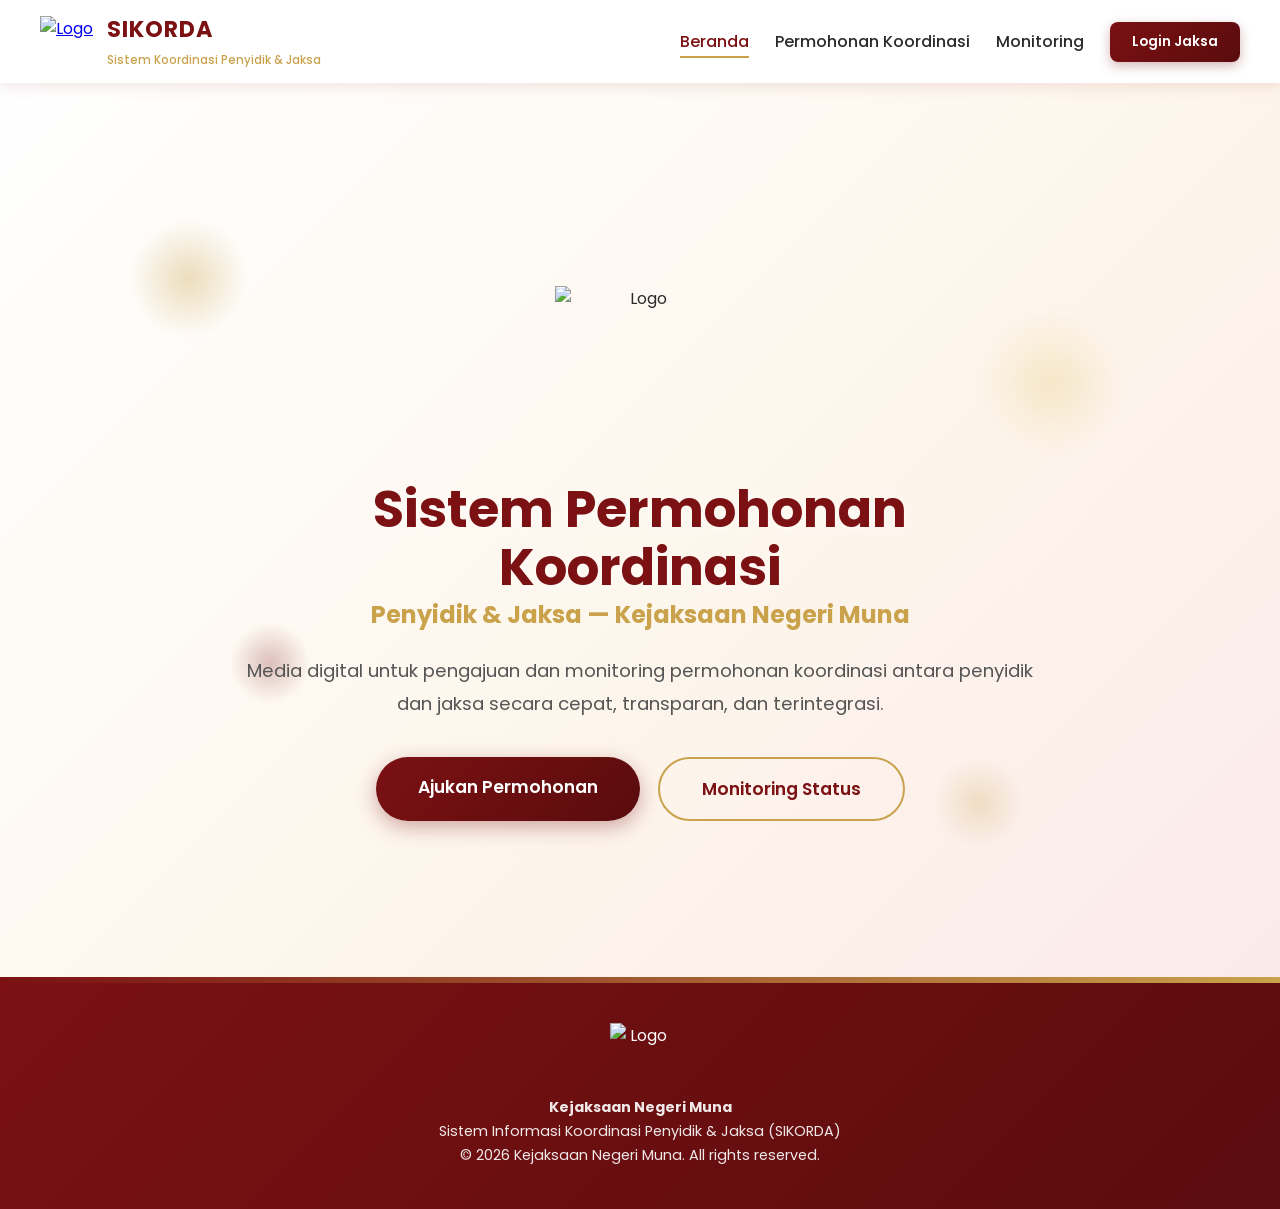
==== commit 89c47824: "Update index.html" ====
--- a/index.html
+++ b/index.html
@@ -12,7 +12,7 @@
 <header class="navbar">
   <div class="nav-brand">
     <a href="index.html">
-      <img src="logo.png" alt="Logo" class="logo" />
+      <img src="https://raw.githubusercontent.com/ungumanggis199-svg/MBG-Muna/main/Logo-Kejaksaan%20(1)(1).png" alt="Logo" class="logo" />
     </a>
     <div class="brand-text">
       <h1>SIKORDA</h1>
--- a/style.css
+++ b/style.css
@@ -23,7 +23,7 @@
   background: var(--white);
   color: var(--text);
   max-width: 100vw;
-  overflow-x: hidden; /* Cegah scroll horizontal */
+  overflow-x: hidden; /* cegah scroll horizontal */
 }
 
 /* ===== NAVBAR ===== */
@@ -39,18 +39,22 @@
   box-shadow: 0 2px 15px rgba(123, 17, 19, 0.12);
   backdrop-filter: blur(8px);
   width: 100%;
+  box-sizing: border-box;
 }
 
 .nav-brand {
   display: flex;
   align-items: center;
   gap: 14px;
+  flex-shrink: 0;
 }
 
 .logo {
   height: 52px;
+  max-width: 100%;
   width: auto;
   object-fit: contain;
+  display: block;
 }
 
 .brand-text h1 {
@@ -114,8 +118,8 @@
   font-weight: 600;
   cursor: pointer;
   box-shadow: 0 4px 12px rgba(123, 17, 19, 0.3);
+  white-space: nowrap;
   transition: transform 0.3s ease;
-  white-space: nowrap;
 }
 
 .btn-login:hover {
@@ -142,96 +146,237 @@
   transition: all 0.3s ease;
 }
 
-/* ===== MODAL LOGIN ===== */
-.modal {
-  display: none;
-  position: fixed;
+/* ===== HERO ===== */
+.hero {
+  position: relative;
+  min-height: 100vh;
+  display: flex;
+  align-items: center;
+  justify-content: center;
+  text-align: center;
+  overflow: hidden;
+  padding: 100px 20px 60px 20px;
+  background: linear-gradient(135deg, #fff 0%, #fdf6ec 55%, #fbeaea 100%);
+}
+
+.hero-bg {
+  position: absolute;
   inset: 0;
-  background: rgba(0, 0, 0, 0.55);
+  z-index: 0;
+  background: linear-gradient(
+      135deg,
+      rgba(255, 255, 255, 0.85) 0%,
+      rgba(253, 246, 236, 0.8) 55%,
+      rgba(251, 234, 234, 0.78) 100%
+    ),
+    url('https://raw.githubusercontent.com/ungumanggis199-svg/pidumyoucb/main/Background%20Gedung%20kn%20Muna.png')
+      center/cover no-repeat;
+  animation: slowZoom 20s ease-in-out infinite alternate;
+}
+
+@keyframes slowZoom {
+  0% {
+    transform: scale(1);
+  }
+  100% {
+    transform: scale(1.12);
+  }
+}
+
+#particles-js {
+  position: absolute;
+  inset: 0;
+  z-index: 2;
+  pointer-events: none;
+}
+
+.hero-content {
+  position: relative;
+  z-index: 3;
+  max-width: 860px;
+  padding: 40px 20px;
+  animation: fadeUp 1s ease;
+}
+
+.hero-logo {
+  height: 170px;
+  width: auto;
+  max-width: 170px;
+  object-fit: contain;
+  display: block;
+  margin: 0 auto 24px auto;
+  animation: float 4s ease-in-out infinite;
+}
+
+.hero-content h2 {
+  font-size: 3.2rem;
+  color: var(--maroon);
+  font-weight: 700;
+  line-height: 1.15;
+  text-shadow: 0 2px 12px rgba(255, 255, 255, 0.6);
+}
+
+.hero-content h3 {
+  font-size: 1.5rem;
+  color: var(--gold);
+  margin-bottom: 22px;
+}
+
+.hero-content p {
+  color: #555;
+  font-size: 1.15rem;
+  line-height: 1.8;
+  margin-bottom: 36px;
+}
+
+.hero-btns {
+  display: flex;
+  gap: 18px;
   justify-content: center;
-  align-items: center;
-  z-index: 2000;
-  padding: 20px;
-  overflow-y: auto;
-}
-
-.modal.show {
-  display: flex;
-}
-
-.modal-box {
-  background: #fff;
-  border-radius: 16px;
-  max-width: 400px;
-  width: 100%;
-  max-height: 90vh;
-  overflow-y: auto;
-  padding: 30px 25px;
-  box-shadow: 0 8px 30px rgba(0, 0, 0, 0.2);
-  position: relative;
-}
-
-.modal-close {
-  position: absolute;
-  top: 12px;
-  right: 18px;
-  font-size: 1.6rem;
-  cursor: pointer;
-  color: #999;
-}
-
-.modal-box h3 {
-  color: var(--maroon);
-  margin-bottom: 20px;
-}
-
-.modal-box .input-group {
-  text-align: left;
-  margin-bottom: 14px;
-}
-
-.modal-box .input-group label {
-  font-size: 0.85rem;
-  font-weight: 500;
-  margin-bottom: 6px;
-  color: #444;
-}
-
-.modal-box .input-group input {
-  width: 100%;
-  padding: 10px 14px;
-  border: 1px solid #ddd;
-  border-radius: 8px;
-  font-size: 0.92rem;
+  flex-wrap: wrap;
+}
+
+.btn-primary,
+.btn-secondary {
+  padding: 17px 42px;
+  border-radius: 34px;
+  text-decoration: none;
+  font-weight: 600;
+  font-size: 1.08rem;
   transition: 0.3s;
-}
-
-.modal-box .input-group input:focus {
-  outline: none;
-  border-color: var(--gold);
-  box-shadow: 0 0 0 3px rgba(201, 162, 75, 0.2);
-}
-
-.modal-box .btn-submit {
-  width: 100%;
-  padding: 12px;
-  border: none;
-  border-radius: 8px;
+  display: inline-block;
+}
+
+.btn-primary {
   background: linear-gradient(135deg, var(--maroon), var(--maroon-dark));
   color: #fff;
-  font-weight: 600;
-  font-size: 1rem;
-  cursor: pointer;
-  transition: 0.3s;
-}
-
-.modal-box .btn-submit:hover {
-  transform: translateY(-2px);
-  box-shadow: 0 6px 18px rgba(123, 17, 19, 0.4);
-}
-
-/* ===== RESPONSIVE ===== */
+  box-shadow: 0 6px 20px rgba(123, 17, 19, 0.35);
+}
+
+.btn-primary:hover {
+  transform: translateY(-3px);
+}
+
+.btn-secondary {
+  background: transparent;
+  color: var(--maroon);
+  border: 2px solid var(--gold);
+}
+
+.btn-secondary:hover {
+  background: var(--gold);
+  color: #fff;
+}
+
+.hero::after {
+  content: '';
+  position: absolute;
+  bottom: 0;
+  left: 0;
+  width: 100%;
+  height: 6px;
+  z-index: 4;
+  background: linear-gradient(90deg, var(--maroon), var(--gold), var(--maroon));
+  background-size: 200% 100%;
+  animation: shimmer 5s linear infinite;
+}
+
+@keyframes shimmer {
+  0% {
+    background-position: 0% 0;
+  }
+  100% {
+    background-position: 200% 0;
+  }
+}
+
+/* ORB MELAYANG */
+.orb {
+  position: absolute;
+  border-radius: 50%;
+  z-index: 1;
+  filter: blur(2px);
+  opacity: 0.5;
+  pointer-events: none;
+}
+
+.orb-1 {
+  width: 120px;
+  height: 120px;
+  background: radial-gradient(circle, rgba(201, 162, 75, 0.7), transparent 70%);
+  top: 15%;
+  left: 10%;
+  animation: floatOrb 9s ease-in-out infinite;
+}
+
+.orb-2 {
+  width: 80px;
+  height: 80px;
+  background: radial-gradient(circle, rgba(123, 17, 19, 0.5), transparent 70%);
+  top: 60%;
+  left: 18%;
+  animation: floatOrb 11s ease-in-out infinite reverse;
+}
+
+.orb-3 {
+  width: 150px;
+  height: 150px;
+  background: radial-gradient(circle, rgba(230, 201, 118, 0.6), transparent 70%);
+  top: 25%;
+  right: 12%;
+  animation: floatOrb 13s ease-in-out infinite;
+}
+
+.orb-4 {
+  width: 90px;
+  height: 90px;
+  background: radial-gradient(circle, rgba(201, 162, 75, 0.5), transparent 70%);
+  bottom: 15%;
+  right: 20%;
+  animation: floatOrb 10s ease-in-out infinite reverse;
+}
+
+@keyframes floatOrb {
+  0% {
+    transform: translate(0, 0) scale(1);
+  }
+  33% {
+    transform: translate(30px, -40px) scale(1.1);
+  }
+  66% {
+    transform: translate(-25px, 25px) scale(0.95);
+  }
+  100% {
+    transform: translate(0, 0) scale(1);
+  }
+}
+
+@keyframes float {
+  0%,
+  100% {
+    transform: translateY(0);
+  }
+  50% {
+    transform: translateY(-15px);
+  }
+}
+
+@keyframes fadeUp {
+  from {
+    opacity: 0;
+    transform: translateY(30px);
+  }
+  to {
+    opacity: 1;
+    transform: translateY(0);
+  }
+}
+
+/* RESPONSIVE */
 @media (max-width: 860px) {
+  .navbar {
+    padding: 12px 20px;
+  }
   .nav-links {
     position: fixed;
     top: 70px;
@@ -247,37 +392,183 @@
     overflow-y: auto;
     z-index: 1500;
   }
-
   .nav-links.open {
     transform: translateX(0);
   }
-
   .burger {
     display: flex;
   }
+  .hero-content h2 {
+    font-size: 2.2rem;
+  }
+  .hero-content h3 {
+    font-size: 1.2rem;
+  }
+  .hero-content p {
+    font-size: 1rem;
+  }
+  .hero-logo {
+    height: 120px;
+    max-width: 120px;
+  }
+  .btn-primary,
+  .btn-secondary {
+    padding: 14px 30px;
+    font-size: 1rem;
+  }
+}
+@media (max-width: 600px) {
+  .orb-3,
+  .orb-4 {
+    display: none;
+  }
+}
+@media (prefers-reduced-motion: reduce) {
+  .hero-bg,
+  .orb,
+  .hero-logo {
+    animation: none !important;
+  }
+}
+@media (max-width: 600px) {
+  .hero {
+    min-height: auto;
+    padding: 60px 20px;
+  }
+  .hero-logo {
+    height: 120px;
+    max-width: 120px;
+  }
+  .hero-content h2 {
+    font-size: 2rem;
+  }
+  .hero-content h3 {
+    font-size: 1.2rem;
+  }
+  .hero-content p {
+    font-size: 1rem;
+  }
+  .btn-primary, .btn-secondary {
+    padding: 12px 24px;
+    font-size: 0.9rem;
+  }
+}
+.footer {
+  background: linear-gradient(135deg, #7b1113, #5a0c0e);
+  color: #fff;
+  text-align: center;
+  padding: 40px 20px;
+}
+
+.footer-logo {
+  height: 60px;
+  max-width: 60px;
+  width: auto;
+  object-fit: contain;
+  display: block;
+  margin: 0 auto 14px auto;
+}
+
+.footer p {
+  font-size: 0.9rem;
+  margin: 3px 0;
+  opacity: 0.9;
+}
+
+/* ===== MODAL LOGIN ===== */
+.modal {
+  display: none; /* default tersembunyi */
+  position: fixed;
+  inset: 0; /* top:0; right:0; bottom:0; left:0 */
+  background: rgba(0, 0, 0, 0.55);
+  justify-content: center;
+  align-items: center;
+  z-index: 2000;
+  padding: 20px; /* beri padding agar modal tidak menempel tepi layar */
+  overflow-y: auto; /* agar bisa scroll jika konten tinggi */
+}
+
+.modal.show {
+  display: flex;
+}
+
+.modal-box {
+  background: #fff;
+  border-radius: 16px;
+  max-width: 400px;
+  width: 100%; /* agar responsif */
+  max-height: 90vh; /* batasi tinggi agar tidak melebihi layar */
+  overflow-y: auto; /* scroll dalam modal jika konten panjang */
+  padding: 30px 25px;
+  box-shadow: 0 8px 30px rgba(0, 0, 0, 0.2);
+  position: relative;
+}
+
+.modal-close {
+  position: absolute;
+  top: 12px;
+  right: 18px;
+  font-size: 1.6rem;
+  cursor: pointer;
+  color: #999;
+}
+
+.modal-logo {
+  height: 70px;
+  margin-bottom: 12px;
+}
+
+.modal-box h3 {
+  color: var(--maroon);
+  margin-bottom: 20px;
+}
+
+.modal-box .input-group {
+  text-align: left;
+  margin-bottom: 14px;
+}
+
+.modal-box .input-group label {
+  font-size: 0.85rem;
+  font-weight: 500;
+  margin-bottom: 6px;
+  color: #444;
+}
+
+.modal-box .input-group input {
+  width: 100%;
+  padding: 10px 14px;
+  border: 1px solid #ddd;
+  border-radius: 8px;
+  font-size: 0.92rem;
+  transition: 0.3s;
+}
+
+.modal-box .input-group input:focus {
+  outline: none;
+  border-color: var(--gold);
+  box-shadow: 0 0 0 3px rgba(201, 162, 75, 0.2);
+}
+
+.modal-box .btn-submit {
+  width: 100%;
+  padding: 12px;
+  border: none;
+  border-radius: 8px;
+  background: linear-gradient(135deg, var(--maroon), var(--maroon-dark));
+  color: #fff;
+  font-weight: 600;
+  font-size: 1rem;
+  cursor: pointer;
+  transition: 0.3s;
+}
+
+.modal-box .btn-submit:hover {
+  transform: translateY(-2px);
+  box-shadow: 0 6px 18px rgba(123, 17, 19, 0.4);
 }
 
 @media (max-width: 480px) {
-  .navbar {
-    padding: 10px 15px;
-  }
-
-  .logo {
-    height: 45px;
-  }
-
-  .brand-text h1 {
-    font-size: 1.1rem;
-  }
-
-  .brand-text span {
-    font-size: 0.6rem;
-  }
-
-  .nav-links {
-    width: 200px;
-  }
-
   .modal-box {
     width: 95%;
     max-width: 320px;
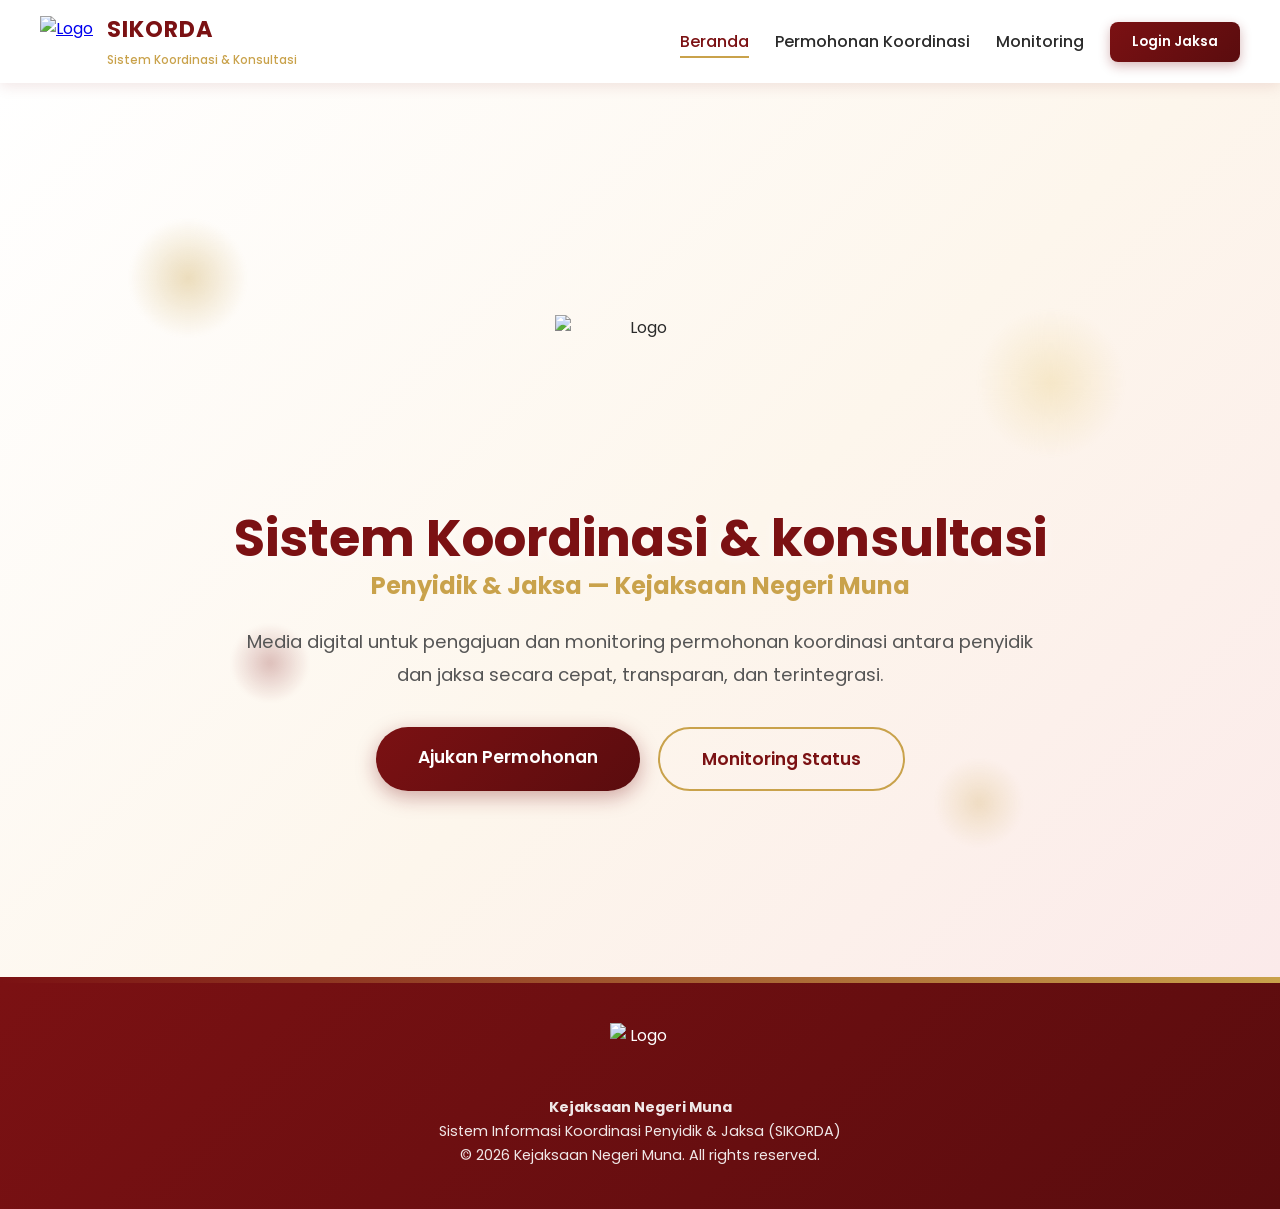
==== commit 2a30f746: "Update index.html" ====
--- a/index.html
+++ b/index.html
@@ -16,7 +16,7 @@
     </a>
     <div class="brand-text">
       <h1>SIKORDA</h1>
-      <span>Sistem Koordinasi Penyidik &amp; Jaksa</span>
+      <span>Sistem Koordinasi &amp; Konsultasi</span>
     </div>
   </div>
   <nav class="nav-links">
@@ -40,7 +40,7 @@
 
     <div class="hero-content">
       <img src="https://raw.githubusercontent.com/ungumanggis199-svg/MBG-Muna/main/Logo-Kejaksaan%20(1)(1).png" alt="Logo" class="hero-logo" />
-      <h2>Sistem Permohonan Koordinasi</h2>
+      <h2>Sistem Koordinasi & konsultasi </h2>
       <h3>Penyidik &amp; Jaksa &mdash; Kejaksaan Negeri Muna</h3>
       <p>Media digital untuk pengajuan dan monitoring permohonan koordinasi antara penyidik dan jaksa secara cepat, transparan, dan terintegrasi.</p>
       <div class="hero-btns">
--- a/style.css
+++ b/style.css
@@ -516,11 +516,13 @@
 .modal-logo {
   height: 70px;
   margin-bottom: 12px;
+  align-items: center;
 }
 
 .modal-box h3 {
   color: var(--maroon);
   margin-bottom: 20px;
+  align-items: center;
 }
 
 .modal-box .input-group {
@@ -573,10 +575,14 @@
     width: 95%;
     max-width: 320px;
     padding: 24px 20px;
+    justify-content: center;
+    align-items: center;
   }
 
   .modal-box h3 {
     font-size: 1.2rem;
+    justify-content: center;
+    align-items: center;
   }
 
   .modal-box .btn-submit {
@@ -584,3 +590,67 @@
     padding: 10px;
   }
 }
+@media (max-width: 860px) {
+  body {
+    overflow-x: hidden;
+  }
+
+  .navbar {
+    position: sticky;
+    top: 0;
+    z-index: 3000;
+    width: 100%;
+  }
+
+  .nav-brand {
+    min-width: 0;
+  }
+
+  .brand-text {
+    min-width: 0;
+  }
+
+  .burger {
+    display: flex;
+    margin-left: auto;
+    flex-shrink: 0;
+  }
+
+  .nav-links {
+    position: absolute;
+    top: 100%;
+    left: 0;
+    right: 0;
+    width: 100%;
+    max-width: 100vw;
+
+    display: none;
+    flex-direction: column;
+    align-items: center;
+    justify-content: flex-start;
+
+    padding: 18px 16px 22px;
+    gap: 16px;
+
+    background: #1f1f22;
+    box-shadow: 0 10px 24px rgba(0, 0, 0, 0.25);
+
+    transform: none !important;
+    z-index: 2999;
+    box-sizing: border-box;
+  }
+
+  .nav-links.open {
+    display: flex;
+  }
+
+  .nav-links a,
+  .nav-links button {
+    width: 100%;
+    text-align: center;
+  }
+
+  .btn-login {
+    max-width: 220px;
+  }
+}
